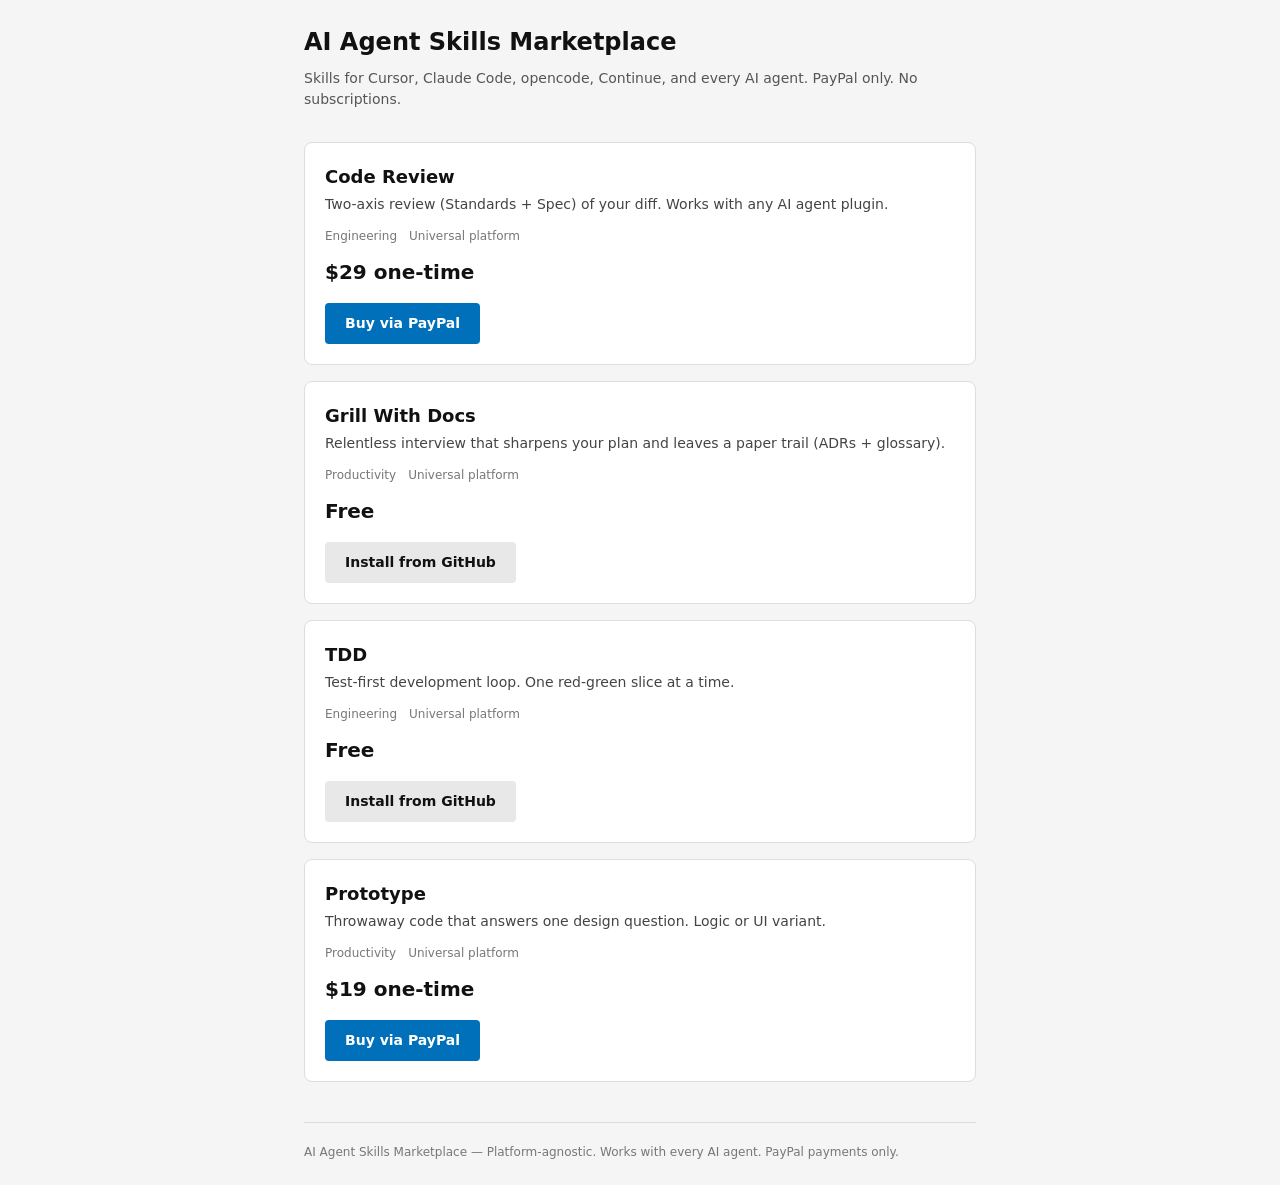
==== index.html @ 0077a8aa "MVP: AI Agent Skills Marketplace - static HTML/JS + PayPal buttons - index.html: landing + skill dir" ====
<!DOCTYPE html>
<html lang="en">
<head>
<meta charset="UTF-8">
<meta name="viewport" content="width=device-width, initial-scale=1.0">
<title>AI Agent Skills Marketplace</title>
<style>
* { box-sizing: border-box; margin: 0; padding: 0; }
body { font-family: system-ui, -apple-system, sans-serif; background: #f5f5f5; color: #111; line-height: 1.5; }
.container { max-width: 720px; margin: 0 auto; padding: 24px; }
header { margin-bottom: 32px; }
h1 { font-size: 24px; font-weight: 600; margin-bottom: 8px; }
p.sub { color: #555; font-size: 14px; }
.skills-grid { display: grid; grid-template-columns: 1fr; gap: 16px; margin-bottom: 32px; }
.skill-card { background: #fff; border: 1px solid #ddd; border-radius: 8px; padding: 20px; }
.skill-card h3 { font-size: 18px; margin-bottom: 4px; }
.skill-card p.desc { font-size: 14px; color: #444; margin-bottom: 12px; }
.skill-card .meta { font-size: 12px; color: #777; margin-bottom: 12px; display: flex; gap: 12px; }
.skill-card .price { font-size: 20px; font-weight: 700; margin-bottom: 16px; }
.paypal-btn { display: inline-block; background: #0070ba; color: #fff; padding: 10px 20px; border-radius: 4px; text-decoration: none; font-weight: 600; font-size: 14px; }
.paypal-btn:hover { background: #005ea5; }
.free-btn { display: inline-block; background: #e8e8e8; color: #111; padding: 10px 20px; border-radius: 4px; text-decoration: none; font-weight: 600; font-size: 14px; }
.free-btn:hover { background: #d8d8d8; }
footer { margin-top: 40px; padding-top: 20px; border-top: 1px solid #ddd; font-size: 12px; color: #777; }
</style>
</head>
<body>
<div class="container">
<header>
<h1>AI Agent Skills Marketplace</h1>
<p class="sub">Skills for Cursor, Claude Code, opencode, Continue, and every AI agent. PayPal only. No subscriptions.</p>
</header>

<div class="skills-grid">
<div class="skill-card">
<h3>Code Review</h3>
<p class="desc">Two-axis review (Standards + Spec) of your diff. Works with any AI agent plugin.</p>
<div class="meta"><span>Engineering</span><span>Universal platform</span></div>
<div class="price">$29 one-time</div>
<a href="https://paypal.me/yourname/29" class="paypal-btn" target="_blank">Buy via PayPal</a>
</div>

<div class="skill-card">
<h3>Grill With Docs</h3>
<p class="desc">Relentless interview that sharpens your plan and leaves a paper trail (ADRs + glossary).</p>
<div class="meta"><span>Productivity</span><span>Universal platform</span></div>
<div class="price">Free</div>
<a href="https://github.com/mattpocock/skills/tree/main/skills/engineering/grill-with-docs" class="free-btn" target="_blank">Install from GitHub</a>
</div>

<div class="skill-card">
<h3>TDD</h3>
<p class="desc">Test-first development loop. One red-green slice at a time.</p>
<div class="meta"><span>Engineering</span><span>Universal platform</span></div>
<div class="price">Free</div>
<a href="https://github.com/mattpocock/skills/tree/main/skills/engineering/tdd" class="free-btn" target="_blank">Install from GitHub</a>
</div>

<div class="skill-card">
<h3>Prototype</h3>
<p class="desc">Throwaway code that answers one design question. Logic or UI variant.</p>
<div class="meta"><span>Productivity</span><span>Universal platform</span></div>
<div class="price">$19 one-time</div>
<a href="https://paypal.me/yourname/19" class="paypal-btn" target="_blank">Buy via PayPal</a>
</div>
</div>

<footer>
<p>AI Agent Skills Marketplace &mdash; Platform-agnostic. Works with every AI agent. PayPal payments only.</p>
</footer>
</div>
</body>
</html>
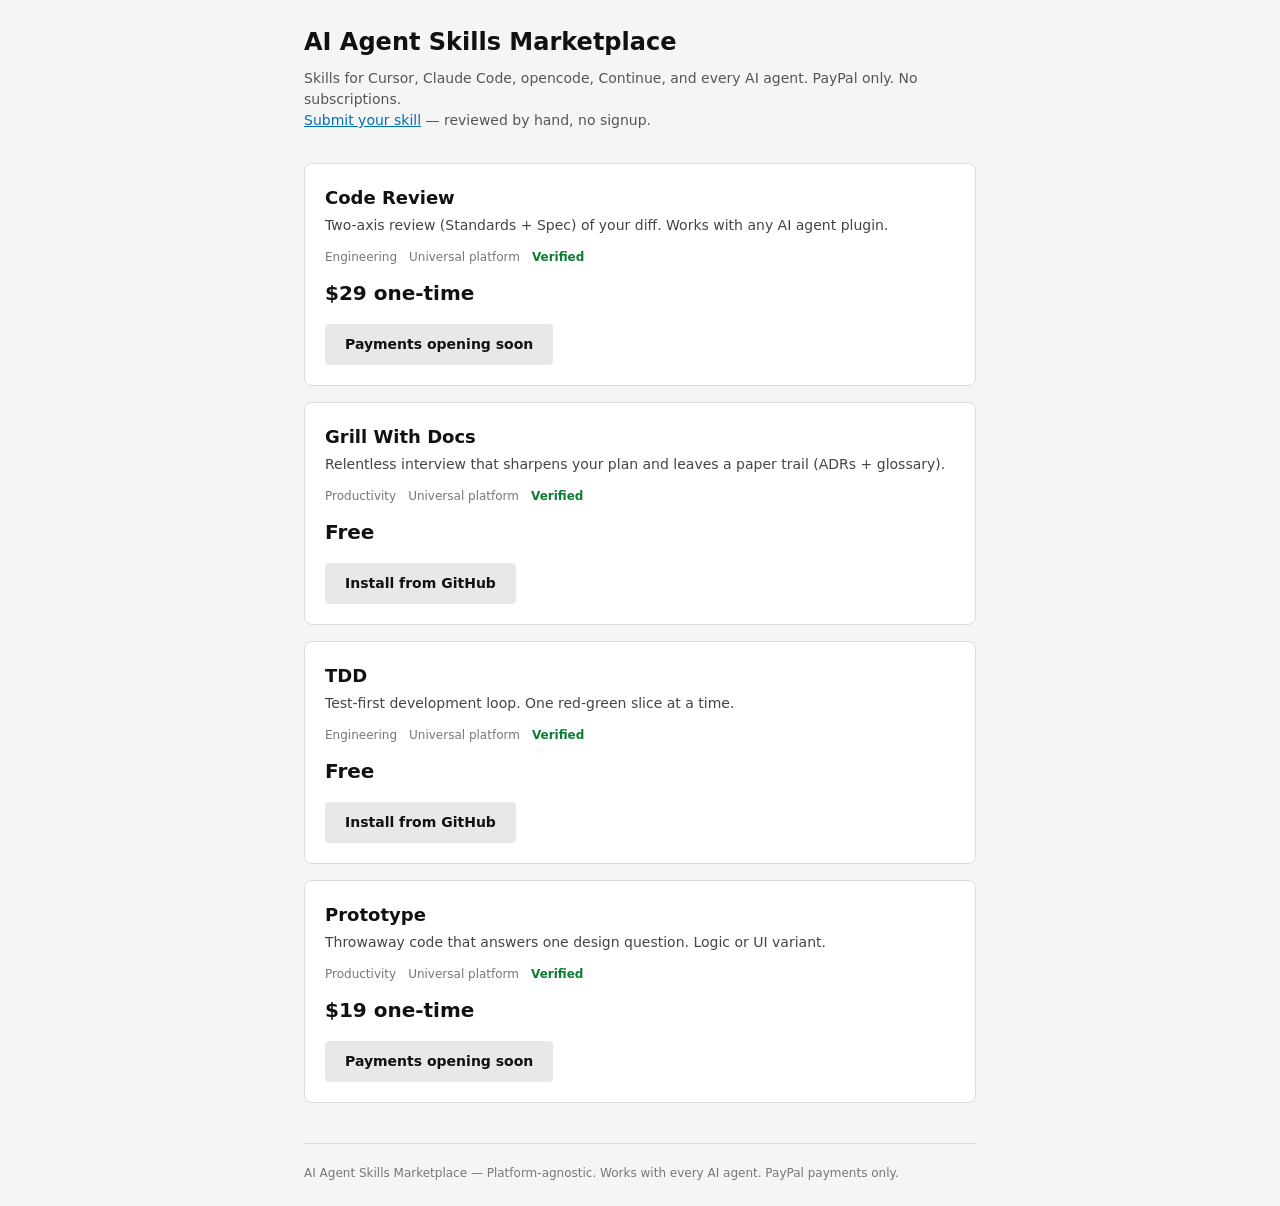
==== commit 8e6737f4: "Wire marketplace to skills.json and close ticket 002/003 gaps - index.html renders from skills.json " ====
--- a/index.html
+++ b/index.html
@@ -11,12 +11,17 @@
 header { margin-bottom: 32px; }
 h1 { font-size: 24px; font-weight: 600; margin-bottom: 8px; }
 p.sub { color: #555; font-size: 14px; }
+p.sub a { color: #0070ba; }
 .skills-grid { display: grid; grid-template-columns: 1fr; gap: 16px; margin-bottom: 32px; }
 .skill-card { background: #fff; border: 1px solid #ddd; border-radius: 8px; padding: 20px; }
 .skill-card h3 { font-size: 18px; margin-bottom: 4px; }
+.skill-card h3 a { color: #111; text-decoration: none; }
+.skill-card h3 a:hover { text-decoration: underline; }
 .skill-card p.desc { font-size: 14px; color: #444; margin-bottom: 12px; }
 .skill-card .meta { font-size: 12px; color: #777; margin-bottom: 12px; display: flex; gap: 12px; }
+.skill-card .meta .verified { color: #0a7d33; font-weight: 600; }
 .skill-card .price { font-size: 20px; font-weight: 700; margin-bottom: 16px; }
+#load-error { font-size: 14px; color: #b00020; }
 .paypal-btn { display: inline-block; background: #0070ba; color: #fff; padding: 10px 20px; border-radius: 4px; text-decoration: none; font-weight: 600; font-size: 14px; }
 .paypal-btn:hover { background: #005ea5; }
 .free-btn { display: inline-block; background: #e8e8e8; color: #111; padding: 10px 20px; border-radius: 4px; text-decoration: none; font-weight: 600; font-size: 14px; }
@@ -29,45 +34,112 @@
 <header>
 <h1>AI Agent Skills Marketplace</h1>
 <p class="sub">Skills for Cursor, Claude Code, opencode, Continue, and every AI agent. PayPal only. No subscriptions.</p>
+<p class="sub"><a href="submit.html">Submit your skill</a> &mdash; reviewed by hand, no signup.</p>
 </header>
 
-<div class="skills-grid">
-<div class="skill-card">
-<h3>Code Review</h3>
-<p class="desc">Two-axis review (Standards + Spec) of your diff. Works with any AI agent plugin.</p>
-<div class="meta"><span>Engineering</span><span>Universal platform</span></div>
-<div class="price">$29 one-time</div>
-<a href="https://paypal.me/yourname/29" class="paypal-btn" target="_blank">Buy via PayPal</a>
-</div>
-
-<div class="skill-card">
-<h3>Grill With Docs</h3>
-<p class="desc">Relentless interview that sharpens your plan and leaves a paper trail (ADRs + glossary).</p>
-<div class="meta"><span>Productivity</span><span>Universal platform</span></div>
-<div class="price">Free</div>
-<a href="https://github.com/mattpocock/skills/tree/main/skills/engineering/grill-with-docs" class="free-btn" target="_blank">Install from GitHub</a>
-</div>
-
-<div class="skill-card">
-<h3>TDD</h3>
-<p class="desc">Test-first development loop. One red-green slice at a time.</p>
-<div class="meta"><span>Engineering</span><span>Universal platform</span></div>
-<div class="price">Free</div>
-<a href="https://github.com/mattpocock/skills/tree/main/skills/engineering/tdd" class="free-btn" target="_blank">Install from GitHub</a>
-</div>
-
-<div class="skill-card">
-<h3>Prototype</h3>
-<p class="desc">Throwaway code that answers one design question. Logic or UI variant.</p>
-<div class="meta"><span>Productivity</span><span>Universal platform</span></div>
-<div class="price">$19 one-time</div>
-<a href="https://paypal.me/yourname/19" class="paypal-btn" target="_blank">Buy via PayPal</a>
-</div>
-</div>
+<div class="skills-grid" id="skills-grid"></div>
+<p id="load-error" hidden>Could not load skills.json. Run a local server from this folder, for example: <code>python -m http.server</code></p>
 
 <footer>
 <p>AI Agent Skills Marketplace &mdash; Platform-agnostic. Works with every AI agent. PayPal payments only.</p>
 </footer>
 </div>
+<script>
+function priceLabel(skill) {
+  if (skill.free || !skill.price) return 'Free';
+  return '$' + skill.price + ' one-time';
+}
+
+function paypalReady(data) {
+  var base = data.paypalBase || '';
+  if (base.indexOf('yourname') !== -1) return false;
+  return /^https:\/\/paypal\.me\/[A-Za-z0-9][A-Za-z0-9_.-]*$/.test(base);
+}
+
+function paypalUrl(data, skill) {
+  return (data.paypalBase || '') + '/' + skill.price;
+}
+
+function actionFor(data, skill) {
+  if (skill.free && skill.github) {
+    return { href: skill.github, cls: 'free-btn', label: 'Install from GitHub' };
+  }
+  if (!paypalReady(data)) {
+    return { href: null, cls: 'free-btn', label: 'Payments opening soon' };
+  }
+  return { href: paypalUrl(data, skill), cls: 'paypal-btn', label: 'Buy via PayPal' };
+}
+
+function renderSkills(data) {
+  var skills = data.skills || [];
+  var grid = document.getElementById('skills-grid');
+  grid.innerHTML = '';
+  skills.forEach(function (skill) {
+    var card = document.createElement('div');
+    card.className = 'skill-card';
+
+    var h3 = document.createElement('h3');
+    var link = document.createElement('a');
+    link.href = 'skill-page.html?id=' + encodeURIComponent(skill.id);
+    link.textContent = skill.name;
+    h3.appendChild(link);
+
+    var desc = document.createElement('p');
+    desc.className = 'desc';
+    desc.textContent = skill.desc;
+
+    var meta = document.createElement('div');
+    meta.className = 'meta';
+    [skill.category, skill.platform].forEach(function (text) {
+      var span = document.createElement('span');
+      span.textContent = text;
+      meta.appendChild(span);
+    });
+    if (skill.verified) {
+      var badge = document.createElement('span');
+      badge.className = 'verified';
+      badge.textContent = 'Verified';
+      meta.appendChild(badge);
+    }
+
+    var price = document.createElement('div');
+    price.className = 'price';
+    price.textContent = priceLabel(skill);
+
+    var action = actionFor(data, skill);
+    var btn = document.createElement('a');
+    btn.className = action.cls;
+    if (action.href) {
+      btn.href = action.href;
+      btn.target = '_blank';
+      btn.rel = 'noopener';
+    } else {
+      btn.href = '#';
+      btn.setAttribute('aria-disabled', 'true');
+    }
+    btn.textContent = action.label;
+
+    card.appendChild(h3);
+    card.appendChild(desc);
+    card.appendChild(meta);
+    card.appendChild(price);
+    card.appendChild(btn);
+    grid.appendChild(card);
+  });
+}
+
+fetch('skills.json')
+  .then(function (response) {
+    if (!response.ok) throw new Error('HTTP ' + response.status);
+    return response.json();
+  })
+  .then(function (data) {
+    renderSkills(data);
+  })
+  .catch(function (err) {
+    document.getElementById('load-error').hidden = false;
+    console.error(err);
+  });
+</script>
 </body>
 </html>
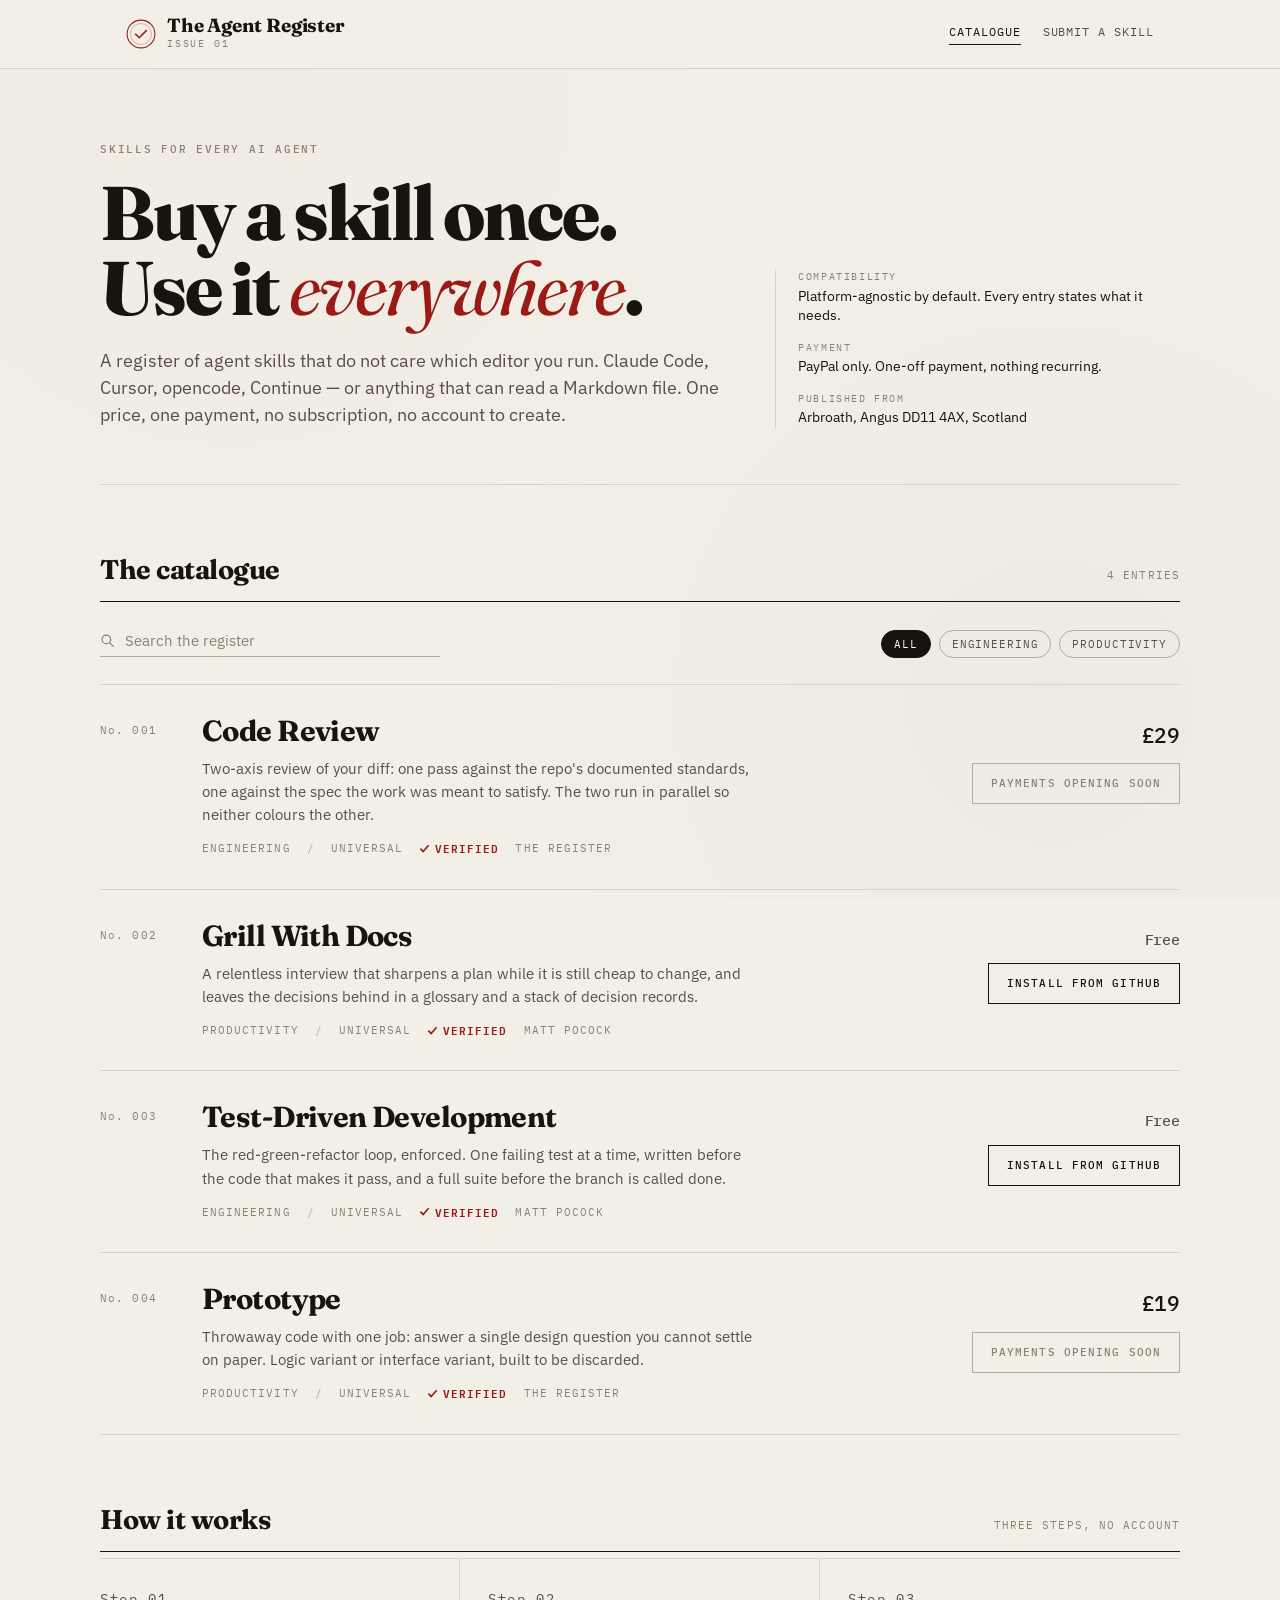
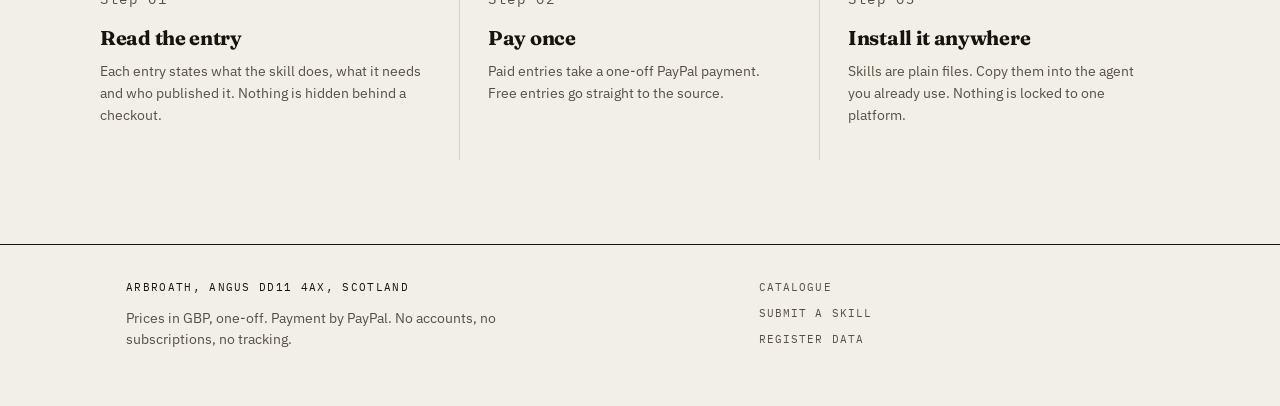
==== commit a22bbb11: "Redesign as The Agent Register and fix locale to en-GB / GBP The first build was system fonts, grey " ====
--- a/index.html
+++ b/index.html
@@ -1,131 +1,260 @@
 <!DOCTYPE html>
-<html lang="en">
+<html lang="en-GB">
 <head>
 <meta charset="UTF-8">
 <meta name="viewport" content="width=device-width, initial-scale=1.0">
-<title>AI Agent Skills Marketplace</title>
-<style>
-* { box-sizing: border-box; margin: 0; padding: 0; }
-body { font-family: system-ui, -apple-system, sans-serif; background: #f5f5f5; color: #111; line-height: 1.5; }
-.container { max-width: 720px; margin: 0 auto; padding: 24px; }
-header { margin-bottom: 32px; }
-h1 { font-size: 24px; font-weight: 600; margin-bottom: 8px; }
-p.sub { color: #555; font-size: 14px; }
-p.sub a { color: #0070ba; }
-.skills-grid { display: grid; grid-template-columns: 1fr; gap: 16px; margin-bottom: 32px; }
-.skill-card { background: #fff; border: 1px solid #ddd; border-radius: 8px; padding: 20px; }
-.skill-card h3 { font-size: 18px; margin-bottom: 4px; }
-.skill-card h3 a { color: #111; text-decoration: none; }
-.skill-card h3 a:hover { text-decoration: underline; }
-.skill-card p.desc { font-size: 14px; color: #444; margin-bottom: 12px; }
-.skill-card .meta { font-size: 12px; color: #777; margin-bottom: 12px; display: flex; gap: 12px; }
-.skill-card .meta .verified { color: #0a7d33; font-weight: 600; }
-.skill-card .price { font-size: 20px; font-weight: 700; margin-bottom: 16px; }
-#load-error { font-size: 14px; color: #b00020; }
-.paypal-btn { display: inline-block; background: #0070ba; color: #fff; padding: 10px 20px; border-radius: 4px; text-decoration: none; font-weight: 600; font-size: 14px; }
-.paypal-btn:hover { background: #005ea5; }
-.free-btn { display: inline-block; background: #e8e8e8; color: #111; padding: 10px 20px; border-radius: 4px; text-decoration: none; font-weight: 600; font-size: 14px; }
-.free-btn:hover { background: #d8d8d8; }
-footer { margin-top: 40px; padding-top: 20px; border-top: 1px solid #ddd; font-size: 12px; color: #777; }
-</style>
+<title>The Agent Register &mdash; AI agent skills that fit every platform</title>
+<meta name="description" content="A register of AI agent skills that run on any platform. Buy once, install anywhere. Payment by PayPal, prices in GBP.">
+<link rel="preconnect" href="https://fonts.googleapis.com">
+<link rel="preconnect" href="https://fonts.gstatic.com" crossorigin>
+<link rel="stylesheet" href="https://fonts.googleapis.com/css2?family=Fraunces:ital,opsz,wght@0,9..144,400..800;1,9..144,400..800&family=IBM+Plex+Mono:wght@400;500&family=IBM+Plex+Sans:wght@400;500&display=swap">
+<link rel="stylesheet" href="styles.css">
 </head>
 <body>
-<div class="container">
-<header>
-<h1>AI Agent Skills Marketplace</h1>
-<p class="sub">Skills for Cursor, Claude Code, opencode, Continue, and every AI agent. PayPal only. No subscriptions.</p>
-<p class="sub"><a href="submit.html">Submit your skill</a> &mdash; reviewed by hand, no signup.</p>
+
+<header class="masthead">
+  <div class="wrap masthead-inner">
+    <a class="wordmark" href="index.html">
+      <svg class="wordmark-mark" viewBox="0 0 40 40" aria-hidden="true">
+        <circle cx="20" cy="20" r="18.5" fill="none" stroke="#9a1b16" stroke-width="1.4"/>
+        <circle cx="20" cy="20" r="14" fill="none" stroke="#9a1b16" stroke-width="0.7" opacity="0.55"/>
+        <path d="M13 20.4l4.6 4.6L27 15.6" fill="none" stroke="#9a1b16" stroke-width="2.1" stroke-linecap="square"/>
+      </svg>
+      <span>
+        <span class="wordmark-text">The Agent Register</span>
+        <span class="wordmark-sub" id="wordmark-issue">Issue 01</span>
+      </span>
+    </a>
+    <nav class="nav" aria-label="Primary">
+      <a href="index.html" aria-current="page">Catalogue</a>
+      <a href="submit.html">Submit a skill</a>
+    </nav>
+  </div>
 </header>
 
-<div class="skills-grid" id="skills-grid"></div>
-<p id="load-error" hidden>Could not load skills.json. Run a local server from this folder, for example: <code>python -m http.server</code></p>
-
-<footer>
-<p>AI Agent Skills Marketplace &mdash; Platform-agnostic. Works with every AI agent. PayPal payments only.</p>
+<main>
+  <section class="wrap hero">
+    <div>
+      <p class="eyebrow" style="margin-bottom:18px">Skills for every AI agent</p>
+      <h1>Buy a skill once.<br>Use it <em>everywhere</em>.</h1>
+      <p class="lede">A register of agent skills that do not care which editor you run.
+        Claude Code, Cursor, opencode, Continue &mdash; or anything that can read a Markdown file.
+        One price, one payment, no subscription, no account to create.</p>
+    </div>
+    <dl class="hero-facts">
+      <div class="fact">
+        <dt>Compatibility</dt>
+        <dd>Platform-agnostic by default. Every entry states what it needs.</dd>
+      </div>
+      <div class="fact">
+        <dt>Payment</dt>
+        <dd>PayPal only. One-off payment, nothing recurring.</dd>
+      </div>
+      <div class="fact">
+        <dt>Published from</dt>
+        <dd id="hero-place">Arbroath, Angus DD11 4AX, Scotland</dd>
+      </div>
+    </dl>
+  </section>
+
+  <section class="wrap section" aria-labelledby="catalogue-heading">
+    <div class="section-head">
+      <h2 id="catalogue-heading">The catalogue</h2>
+      <p class="section-note" id="catalogue-count">Four entries</p>
+    </div>
+
+    <div class="controls">
+      <label class="search" for="search">
+        <svg class="search-mark" viewBox="0 0 16 16" aria-hidden="true">
+          <circle cx="6.8" cy="6.8" r="4.6" fill="none" stroke="currentColor" stroke-width="1.3"/>
+          <path d="M10.4 10.4L14.2 14.2" fill="none" stroke="currentColor" stroke-width="1.3" stroke-linecap="round"/>
+        </svg>
+        <input type="search" id="search" placeholder="Search the register" autocomplete="off">
+      </label>
+      <div class="filters" id="filters" role="group" aria-label="Filter by category"></div>
+    </div>
+
+    <div id="catalogue" class="catalogue"></div>
+    <p class="empty" id="empty" hidden>No entries match that.</p>
+    <p class="load-error" id="load-error" hidden>Could not load the register.
+      Run a local server from this folder, for example: <code>python -m http.server</code></p>
+  </section>
+
+  <section class="wrap section" aria-labelledby="how-heading">
+    <div class="section-head">
+      <h2 id="how-heading">How it works</h2>
+      <p class="section-note">Three steps, no account</p>
+    </div>
+    <div class="steps">
+      <div class="step">
+        <p class="step-n">Step 01</p>
+        <h3>Read the entry</h3>
+        <p>Each entry states what the skill does, what it needs and who published it. Nothing is hidden behind a checkout.</p>
+      </div>
+      <div class="step">
+        <p class="step-n">Step 02</p>
+        <h3>Pay once</h3>
+        <p>Paid entries take a one-off PayPal payment. Free entries go straight to the source.</p>
+      </div>
+      <div class="step">
+        <p class="step-n">Step 03</p>
+        <h3>Install it anywhere</h3>
+        <p>Skills are plain files. Copy them into the agent you already use. Nothing is locked to one platform.</p>
+      </div>
+    </div>
+  </section>
+</main>
+
+<footer class="colophon">
+  <div class="wrap colophon-grid">
+    <div>
+      <p class="place" id="colophon-place">Arbroath, Angus DD11 4AX, Scotland</p>
+      <p id="colophon-note">Prices in GBP, one-off. Payment by PayPal. No accounts, no subscriptions, no tracking.</p>
+    </div>
+    <div class="colophon-links">
+      <a href="index.html">Catalogue</a>
+      <a href="submit.html">Submit a skill</a>
+      <a href="skills.json">Register data</a>
+    </div>
+  </div>
 </footer>
-</div>
+
 <script>
-function priceLabel(skill) {
-  if (skill.free || !skill.price) return 'Free';
-  return '$' + skill.price + ' one-time';
-}
-
-function paypalReady(data) {
-  var base = data.paypalBase || '';
+function formatPrice(value, config) {
+  if (!value) return 'Free';
+  return new Intl.NumberFormat(config.locale, {
+    style: 'currency',
+    currency: config.currency,
+    minimumFractionDigits: 0,
+    maximumFractionDigits: 2
+  }).format(value);
+}
+
+function paypalReady(config) {
+  var base = config.paypalBase || '';
   if (base.indexOf('yourname') !== -1) return false;
   return /^https:\/\/paypal\.me\/[A-Za-z0-9][A-Za-z0-9_.-]*$/.test(base);
 }
 
-function paypalUrl(data, skill) {
-  return (data.paypalBase || '') + '/' + skill.price;
-}
-
-function actionFor(data, skill) {
+function buildEntry(skill, config) {
+  var entry = document.createElement('article');
+  entry.className = 'entry';
+  entry.setAttribute('data-skill-id', skill.id);
+
+  var no = document.createElement('p');
+  no.className = 'entry-no';
+  no.textContent = 'No. ' + skill.no;
+
+  var body = document.createElement('div');
+  body.className = 'entry-body';
+
+  var name = document.createElement('h3');
+  name.className = 'entry-name';
+  var nameLink = document.createElement('a');
+  nameLink.href = 'skill-page.html?id=' + encodeURIComponent(skill.id);
+  nameLink.textContent = skill.name;
+  name.appendChild(nameLink);
+
+  var desc = document.createElement('p');
+  desc.className = 'entry-desc';
+  desc.textContent = skill.desc;
+
+  var meta = document.createElement('p');
+  meta.className = 'entry-meta';
+  [skill.category, skill.platform].forEach(function (text) {
+    var span = document.createElement('span');
+    span.textContent = text;
+    meta.appendChild(span);
+    var sep = document.createElement('span');
+    sep.className = 'sep';
+    sep.textContent = '/';
+    meta.appendChild(sep);
+  });
+  meta.removeChild(meta.lastChild);
+  if (skill.verified) {
+    var badge = document.createElement('span');
+    badge.className = 'verified';
+    var mark = document.createElementNS('http://www.w3.org/2000/svg', 'svg');
+    mark.setAttribute('class', 'verified-mark');
+    mark.setAttribute('viewBox', '0 0 12 12');
+    mark.setAttribute('aria-hidden', 'true');
+    var tick = document.createElementNS('http://www.w3.org/2000/svg', 'path');
+    tick.setAttribute('d', 'M1.5 6.2l3 3L10.5 2.5');
+    tick.setAttribute('fill', 'none');
+    tick.setAttribute('stroke', 'currentColor');
+    tick.setAttribute('stroke-width', '1.8');
+    mark.appendChild(tick);
+    badge.appendChild(mark);
+    badge.appendChild(document.createTextNode('Verified'));
+    meta.appendChild(badge);
+  }
+  if (skill.publisher) {
+    var pub = document.createElement('span');
+    pub.textContent = skill.publisher;
+    meta.appendChild(pub);
+  }
+
+  body.appendChild(name);
+  body.appendChild(desc);
+  body.appendChild(meta);
+
+  var buy = document.createElement('div');
+  buy.className = 'entry-buy';
+
+  var price = document.createElement('p');
+  price.className = skill.free || !skill.price ? 'price price-free' : 'price';
+  price.textContent = formatPrice(skill.free ? 0 : skill.price, config);
+  buy.appendChild(price);
+
+  var btn = document.createElement('a');
+  btn.className = 'btn';
   if (skill.free && skill.github) {
-    return { href: skill.github, cls: 'free-btn', label: 'Install from GitHub' };
+    btn.textContent = 'Install from GitHub';
+    btn.href = skill.github;
+    btn.target = '_blank';
+    btn.rel = 'noopener';
+  } else if (!paypalReady(config)) {
+    btn.className = 'btn';
+    btn.setAttribute('aria-disabled', 'true');
+    btn.href = '#';
+    btn.textContent = 'Payments opening soon';
+  } else {
+    btn.className = 'btn btn-paypal';
+    btn.href = (config.paypalBase || '') + '/' + skill.price;
+    btn.target = '_blank';
+    btn.rel = 'noopener';
+    btn.textContent = 'Buy via PayPal';
   }
-  if (!paypalReady(data)) {
-    return { href: null, cls: 'free-btn', label: 'Payments opening soon' };
+  buy.appendChild(btn);
+
+  entry.appendChild(no);
+  entry.appendChild(body);
+  entry.appendChild(buy);
+  return entry;
+}
+
+function matches(skill, query, category) {
+  if (category !== 'All' && skill.category !== category) return false;
+  if (!query) return true;
+  var haystack = [skill.name, skill.desc, skill.category, skill.platform, skill.publisher]
+    .join(' ')
+    .toLowerCase();
+  return haystack.indexOf(query) !== -1;
+}
+
+function applyLocale(config) {
+  document.documentElement.lang = config.locale;
+  var place = document.getElementById('hero-place');
+  if (place) place.textContent = config.place;
+  var colophonPlace = document.getElementById('colophon-place');
+  if (colophonPlace) colophonPlace.textContent = config.place;
+  var note = document.getElementById('colophon-note');
+  if (note) {
+    note.textContent = 'Prices in ' + config.currency + ', one-off. Payment by PayPal. ' +
+      'No accounts, no subscriptions, no tracking.';
   }
-  return { href: paypalUrl(data, skill), cls: 'paypal-btn', label: 'Buy via PayPal' };
-}
-
-function renderSkills(data) {
-  var skills = data.skills || [];
-  var grid = document.getElementById('skills-grid');
-  grid.innerHTML = '';
-  skills.forEach(function (skill) {
-    var card = document.createElement('div');
-    card.className = 'skill-card';
-
-    var h3 = document.createElement('h3');
-    var link = document.createElement('a');
-    link.href = 'skill-page.html?id=' + encodeURIComponent(skill.id);
-    link.textContent = skill.name;
-    h3.appendChild(link);
-
-    var desc = document.createElement('p');
-    desc.className = 'desc';
-    desc.textContent = skill.desc;
-
-    var meta = document.createElement('div');
-    meta.className = 'meta';
-    [skill.category, skill.platform].forEach(function (text) {
-      var span = document.createElement('span');
-      span.textContent = text;
-      meta.appendChild(span);
-    });
-    if (skill.verified) {
-      var badge = document.createElement('span');
-      badge.className = 'verified';
-      badge.textContent = 'Verified';
-      meta.appendChild(badge);
-    }
-
-    var price = document.createElement('div');
-    price.className = 'price';
-    price.textContent = priceLabel(skill);
-
-    var action = actionFor(data, skill);
-    var btn = document.createElement('a');
-    btn.className = action.cls;
-    if (action.href) {
-      btn.href = action.href;
-      btn.target = '_blank';
-      btn.rel = 'noopener';
-    } else {
-      btn.href = '#';
-      btn.setAttribute('aria-disabled', 'true');
-    }
-    btn.textContent = action.label;
-
-    card.appendChild(h3);
-    card.appendChild(desc);
-    card.appendChild(meta);
-    card.appendChild(price);
-    card.appendChild(btn);
-    grid.appendChild(card);
-  });
+  var issue = document.getElementById('wordmark-issue');
+  if (issue && config.issue) issue.textContent = config.issue;
 }
 
 fetch('skills.json')
@@ -134,7 +263,58 @@
     return response.json();
   })
   .then(function (data) {
-    renderSkills(data);
+    var config = data.marketplace;
+    var skills = data.skills || [];
+    applyLocale(config);
+
+    var catalogue = document.getElementById('catalogue');
+    var empty = document.getElementById('empty');
+    var count = document.getElementById('catalogue-count');
+    var filters = document.getElementById('filters');
+    var search = document.getElementById('search');
+
+    var categories = ['All'];
+    skills.forEach(function (skill) {
+      if (categories.indexOf(skill.category) === -1) categories.push(skill.category);
+    });
+
+    var activeCategory = 'All';
+
+    categories.forEach(function (category) {
+      var button = document.createElement('button');
+      button.type = 'button';
+      button.className = 'filter';
+      button.textContent = category;
+      button.setAttribute('data-category', category);
+      button.setAttribute('aria-pressed', category === 'All' ? 'true' : 'false');
+      button.addEventListener('click', function () {
+        activeCategory = category;
+        var buttons = filters.querySelectorAll('.filter');
+        for (var i = 0; i < buttons.length; i++) {
+          buttons[i].setAttribute('aria-pressed', buttons[i].getAttribute('data-category') === category ? 'true' : 'false');
+        }
+        render();
+      });
+      filters.appendChild(button);
+    });
+
+    function render() {
+      var query = (search.value || '').trim().toLowerCase();
+      var shown = 0;
+      catalogue.innerHTML = '';
+      skills.forEach(function (skill) {
+        if (!matches(skill, query, activeCategory)) return;
+        catalogue.appendChild(buildEntry(skill, config));
+        shown++;
+      });
+      empty.hidden = shown !== 0;
+      count.textContent = shown === skills.length
+        ? skills.length + ' entries'
+        : shown + ' of ' + skills.length + ' entries';
+    }
+
+    search.addEventListener('input', render);
+    render();
   })
   .catch(function (err) {
     document.getElementById('load-error').hidden = false;
@@ -142,4 +322,4 @@
   });
 </script>
 </body>
-</html>+</html>
--- a/styles.css
+++ b/styles.css
@@ -0,0 +1,810 @@
+:root {
+  --paper: #f2efe7;
+  --paper-raised: #fbfaf6;
+  --ink: #17140f;
+  --ink-2: #574f43;
+  --ink-3: #8b8172;
+  --rule: #d9d2c3;
+  --rule-strong: #b4aa97;
+  --seal: #9a1b16;
+  --seal-2: #781310;
+  --seal-wash: rgba(154, 27, 22, 0.07);
+  --serif: "Fraunces", "Iowan Old Style", Georgia, "Times New Roman", serif;
+  --sans: "IBM Plex Sans", system-ui, -apple-system, sans-serif;
+  --mono: "IBM Plex Mono", ui-monospace, "Cascadia Mono", Consolas, monospace;
+  --wrap: 1080px;
+  --gutter: 26px;
+  --ease: cubic-bezier(0.2, 0.7, 0.3, 1);
+}
+
+* { box-sizing: border-box; margin: 0; padding: 0; }
+
+html { -webkit-text-size-adjust: 100%; }
+
+body {
+  font-family: var(--sans);
+  background: var(--paper);
+  color: var(--ink);
+  line-height: 1.55;
+  font-size: 16px;
+  -webkit-font-smoothing: antialiased;
+}
+
+/* Paper grain — a single fixed layer, no images. */
+body::before {
+  content: "";
+  position: fixed;
+  inset: 0;
+  pointer-events: none;
+  z-index: 0;
+  opacity: 0.5;
+  background:
+    radial-gradient(circle at 18% 12%, rgba(154, 27, 22, 0.035), transparent 42%),
+    radial-gradient(circle at 82% 78%, rgba(23, 20, 15, 0.04), transparent 46%);
+}
+
+.wrap {
+  position: relative;
+  z-index: 1;
+  max-width: var(--wrap);
+  margin: 0 auto;
+  padding: 0 var(--gutter);
+}
+
+a { color: var(--seal); }
+a:hover { color: var(--seal-2); }
+
+::selection { background: var(--seal); color: var(--paper-raised); }
+
+:focus-visible {
+  outline: 2px solid var(--seal);
+  outline-offset: 3px;
+}
+
+/* ---------- Type primitives ---------- */
+
+.eyebrow {
+  font-family: var(--mono);
+  font-size: 11px;
+  font-weight: 500;
+  letter-spacing: 0.16em;
+  text-transform: uppercase;
+  color: var(--ink-3);
+}
+
+.serif {
+  font-family: var(--serif);
+  font-variation-settings: "SOFT" 0, "WONK" 1;
+  font-optical-sizing: auto;
+  letter-spacing: -0.015em;
+}
+
+.lede {
+  font-size: 18px;
+  line-height: 1.5;
+  color: var(--ink-2);
+  max-width: 58ch;
+}
+
+/* ---------- Masthead ---------- */
+
+.masthead {
+  border-bottom: 1px solid var(--rule);
+  background: var(--paper);
+  position: sticky;
+  top: 0;
+  z-index: 20;
+  backdrop-filter: saturate(140%) blur(6px);
+}
+
+.masthead-inner {
+  display: flex;
+  align-items: center;
+  justify-content: space-between;
+  gap: 20px;
+  min-height: 68px;
+  flex-wrap: wrap;
+}
+
+.wordmark {
+  display: flex;
+  align-items: center;
+  gap: 11px;
+  text-decoration: none;
+  color: var(--ink);
+}
+
+.wordmark:hover { color: var(--ink); }
+
+.wordmark-mark {
+  width: 30px;
+  height: 30px;
+  flex: none;
+  display: block;
+}
+
+.wordmark-text {
+  font-family: var(--serif);
+  font-variation-settings: "SOFT" 0, "WONK" 1;
+  font-weight: 700;
+  font-size: 19px;
+  letter-spacing: -0.01em;
+  line-height: 1.05;
+  display: block;
+}
+
+.wordmark-sub {
+  font-family: var(--mono);
+  font-size: 10px;
+  letter-spacing: 0.18em;
+  text-transform: uppercase;
+  color: var(--ink-3);
+  display: block;
+}
+
+.nav {
+  display: flex;
+  align-items: center;
+  gap: 22px;
+  font-family: var(--mono);
+  font-size: 12px;
+  letter-spacing: 0.08em;
+  text-transform: uppercase;
+}
+
+.nav a {
+  color: var(--ink-2);
+  text-decoration: none;
+  padding-bottom: 2px;
+  border-bottom: 1px solid transparent;
+}
+
+.nav a:hover { color: var(--seal); border-bottom-color: var(--seal); }
+.nav a[aria-current="page"] { color: var(--ink); border-bottom-color: var(--ink); }
+
+/* ---------- Hero ---------- */
+
+.hero {
+  padding: 72px 0 56px;
+  border-bottom: 1px solid var(--rule);
+  display: grid;
+  grid-template-columns: minmax(0, 1.55fr) minmax(0, 1fr);
+  gap: 48px;
+  align-items: end;
+}
+
+.hero h1 {
+  font-family: var(--serif);
+  font-variation-settings: "SOFT" 0, "WONK" 1;
+  font-weight: 800;
+  font-size: clamp(40px, 6.4vw, 76px);
+  line-height: 0.98;
+  letter-spacing: -0.028em;
+  margin-bottom: 22px;
+}
+
+.hero h1 em {
+  font-style: italic;
+  font-weight: 400;
+  color: var(--seal);
+}
+
+.hero .lede { margin-bottom: 0; }
+
+.hero-facts {
+  border-left: 1px solid var(--rule);
+  padding-left: 22px;
+  display: grid;
+  gap: 14px;
+}
+
+.fact dt {
+  font-family: var(--mono);
+  font-size: 10px;
+  letter-spacing: 0.16em;
+  text-transform: uppercase;
+  color: var(--ink-3);
+  margin-bottom: 2px;
+}
+
+.fact dd {
+  font-size: 14px;
+  color: var(--ink);
+  line-height: 1.4;
+}
+
+/* ---------- Section headings ---------- */
+
+.section-head {
+  display: flex;
+  align-items: baseline;
+  justify-content: space-between;
+  gap: 20px;
+  flex-wrap: wrap;
+  border-bottom: 1px solid var(--ink);
+  padding-bottom: 10px;
+  margin-bottom: 6px;
+}
+
+.section-head h2 {
+  font-family: var(--serif);
+  font-variation-settings: "SOFT" 0, "WONK" 1;
+  font-weight: 700;
+  font-size: 27px;
+  letter-spacing: -0.018em;
+}
+
+.section-note {
+  font-family: var(--mono);
+  font-size: 11px;
+  letter-spacing: 0.1em;
+  text-transform: uppercase;
+  color: var(--ink-3);
+}
+
+.section { padding: 64px 0 0; }
+
+/* ---------- Controls ---------- */
+
+.controls {
+  display: flex;
+  gap: 18px;
+  align-items: center;
+  justify-content: space-between;
+  flex-wrap: wrap;
+  padding: 22px 0 26px;
+  border-bottom: 1px solid var(--rule);
+}
+
+.search {
+  flex: 1 1 260px;
+  max-width: 340px;
+  display: flex;
+  align-items: center;
+  gap: 10px;
+  border-bottom: 1px solid var(--rule-strong);
+  padding-bottom: 6px;
+}
+
+.search input {
+  flex: 1;
+  border: none;
+  background: none;
+  font-family: var(--sans);
+  font-size: 15px;
+  color: var(--ink);
+  padding: 0;
+}
+
+.search input:focus { outline: none; }
+.search input::placeholder { color: var(--ink-3); }
+
+.search-mark {
+  width: 15px;
+  height: 15px;
+  flex: none;
+  color: var(--ink-3);
+  display: block;
+}
+
+.filters {
+  display: flex;
+  gap: 8px;
+  flex-wrap: wrap;
+}
+
+.filter {
+  font-family: var(--mono);
+  font-size: 11px;
+  letter-spacing: 0.08em;
+  text-transform: uppercase;
+  padding: 6px 12px;
+  border: 1px solid var(--rule-strong);
+  border-radius: 999px;
+  background: none;
+  color: var(--ink-2);
+  cursor: pointer;
+  transition: color 0.16s var(--ease), border-color 0.16s var(--ease), background 0.16s var(--ease);
+}
+
+.filter:hover { border-color: var(--ink); color: var(--ink); }
+
+.filter[aria-pressed="true"] {
+  background: var(--ink);
+  border-color: var(--ink);
+  color: var(--paper-raised);
+}
+
+/* ---------- Catalogue entries ---------- */
+
+.entry {
+  display: grid;
+  grid-template-columns: 76px minmax(0, 1fr) 200px;
+  gap: 26px;
+  padding: 30px 0 32px;
+  border-bottom: 1px solid var(--rule);
+  position: relative;
+  animation: rise 0.5s var(--ease) both;
+}
+
+.entry::before {
+  content: "";
+  position: absolute;
+  left: 0;
+  right: 0;
+  top: -1px;
+  height: 1px;
+  background: var(--seal);
+  transform: scaleX(0);
+  transform-origin: left;
+  transition: transform 0.4s var(--ease);
+}
+
+.entry:hover::before { transform: scaleX(1); }
+
+@keyframes rise {
+  from { opacity: 0; transform: translateY(9px); }
+  to { opacity: 1; transform: none; }
+}
+
+@media (prefers-reduced-motion: reduce) {
+  .entry { animation: none; }
+  .entry::before { transition: none; }
+}
+
+.entry-no {
+  font-family: var(--mono);
+  font-size: 11px;
+  letter-spacing: 0.1em;
+  color: var(--ink-3);
+  padding-top: 7px;
+}
+
+.entry-name {
+  font-family: var(--serif);
+  font-variation-settings: "SOFT" 0, "WONK" 1;
+  font-weight: 700;
+  font-size: 29px;
+  line-height: 1.1;
+  letter-spacing: -0.02em;
+  margin-bottom: 10px;
+}
+
+.entry-name a {
+  color: var(--ink);
+  text-decoration: none;
+}
+
+.entry-name a:hover { color: var(--seal); }
+
+.entry-desc {
+  font-size: 15px;
+  color: var(--ink-2);
+  max-width: 62ch;
+  margin-bottom: 14px;
+}
+
+.entry-meta {
+  display: flex;
+  flex-wrap: wrap;
+  gap: 8px 16px;
+  font-family: var(--mono);
+  font-size: 10.5px;
+  letter-spacing: 0.1em;
+  text-transform: uppercase;
+  color: var(--ink-3);
+  align-items: center;
+}
+
+.entry-meta .sep { color: var(--rule-strong); }
+
+.verified {
+  color: var(--seal);
+  font-weight: 600;
+  display: inline-flex;
+  align-items: center;
+  gap: 5px;
+}
+
+.verified-mark { width: 11px; height: 11px; display: block; }
+
+.entry-buy {
+  display: flex;
+  flex-direction: column;
+  align-items: flex-end;
+  justify-content: flex-start;
+  gap: 12px;
+  text-align: right;
+  padding-top: 4px;
+}
+
+.price {
+  font-family: var(--mono);
+  font-size: 21px;
+  font-weight: 500;
+  letter-spacing: -0.01em;
+  color: var(--ink);
+}
+
+.price-free {
+  font-size: 15px;
+  color: var(--ink-2);
+  padding-top: 4px;
+}
+
+/* ---------- Buttons ---------- */
+
+.btn {
+  display: inline-block;
+  font-family: var(--mono);
+  font-size: 11px;
+  letter-spacing: 0.1em;
+  text-transform: uppercase;
+  font-weight: 500;
+  padding: 11px 18px;
+  border: 1px solid var(--ink);
+  text-decoration: none;
+  color: var(--ink);
+  background: none;
+  cursor: pointer;
+  transition: background 0.18s var(--ease), color 0.18s var(--ease), border-color 0.18s var(--ease);
+  white-space: nowrap;
+}
+
+.btn:hover { background: var(--ink); color: var(--paper-raised); }
+
+.btn-paypal {
+  background: var(--seal);
+  border-color: var(--seal);
+  color: var(--paper-raised);
+}
+
+.btn-paypal:hover { background: var(--seal-2); border-color: var(--seal-2); color: var(--paper-raised); }
+
+.btn[aria-disabled="true"] {
+  border-color: var(--rule-strong);
+  color: var(--ink-3);
+  cursor: default;
+  background: none;
+}
+
+.btn[aria-disabled="true"]:hover { background: none; color: var(--ink-3); }
+
+/* ---------- How it works ---------- */
+
+.steps {
+  display: grid;
+  grid-template-columns: repeat(3, minmax(0, 1fr));
+  gap: 0;
+  border-top: 1px solid var(--rule);
+}
+
+.step {
+  padding: 30px 28px 34px 0;
+  border-right: 1px solid var(--rule);
+}
+
+.step:last-child { border-right: none; }
+.step:not(:first-child) { padding-left: 28px; }
+
+.step-n {
+  font-family: var(--mono);
+  font-size: 11px;
+  color: var(--seal);
+  letter-spacing: 0.12em;
+  margin-bottom: 12px;
+}
+
+.step h3 {
+  font-family: var(--serif);
+  font-variation-settings: "SOFT" 0, "WONK" 1;
+  font-weight: 700;
+  font-size: 20px;
+  letter-spacing: -0.015em;
+  margin-bottom: 8px;
+}
+
+.step p { font-size: 14px; color: var(--ink-2); }
+
+/* ---------- Colophon ---------- */
+
+.colophon {
+  margin-top: 84px;
+  border-top: 1px solid var(--ink);
+  padding: 34px 0 56px;
+}
+
+.colophon-grid {
+  display: grid;
+  grid-template-columns: minmax(0, 1.5fr) minmax(0, 1fr);
+  gap: 40px;
+}
+
+.colophon p {
+  font-size: 13.5px;
+  color: var(--ink-2);
+  max-width: 52ch;
+}
+
+.colophon .place {
+  font-family: var(--mono);
+  font-size: 11px;
+  letter-spacing: 0.12em;
+  text-transform: uppercase;
+  color: var(--ink);
+  margin-bottom: 12px;
+}
+
+.colophon-links {
+  font-family: var(--mono);
+  font-size: 11px;
+  letter-spacing: 0.1em;
+  text-transform: uppercase;
+  display: grid;
+  gap: 9px;
+  align-content: start;
+}
+
+.colophon-links a { color: var(--ink-2); text-decoration: none; }
+.colophon-links a:hover { color: var(--seal); }
+
+/* ---------- Detail page ---------- */
+
+.entry-detail {
+  padding: 56px 0 0;
+  display: grid;
+  grid-template-columns: minmax(0, 1.6fr) minmax(0, 1fr);
+  gap: 48px;
+  align-items: start;
+}
+
+.entry-detail h1 {
+  font-family: var(--serif);
+  font-variation-settings: "SOFT" 0, "WONK" 1;
+  font-weight: 800;
+  font-size: clamp(36px, 5.4vw, 62px);
+  line-height: 1;
+  letter-spacing: -0.028em;
+  margin: 10px 0 20px;
+}
+
+.entry-detail .entry-desc { font-size: 17px; max-width: 58ch; }
+
+.buy-box {
+  border: 1px solid var(--rule-strong);
+  background: var(--paper-raised);
+  padding: 26px;
+}
+
+.buy-box .price { font-size: 34px; margin-bottom: 4px; }
+
+.buy-box-note {
+  font-family: var(--mono);
+  font-size: 10.5px;
+  letter-spacing: 0.08em;
+  text-transform: uppercase;
+  color: var(--ink-3);
+  margin-bottom: 18px;
+}
+
+.buy-box .btn { display: block; text-align: center; }
+
+.back {
+  display: inline-block;
+  margin-top: 30px;
+  font-family: var(--mono);
+  font-size: 11px;
+  letter-spacing: 0.1em;
+  text-transform: uppercase;
+  color: var(--ink-2);
+  text-decoration: none;
+}
+
+.back:hover { color: var(--seal); }
+
+/* ---------- Specification sheet ---------- */
+
+.spec {
+  margin-top: 58px;
+  border-top: 1px solid var(--ink);
+}
+
+.spec-row {
+  display: grid;
+  grid-template-columns: 200px minmax(0, 1fr);
+  gap: 24px;
+  padding: 15px 0;
+  border-bottom: 1px solid var(--rule);
+  align-items: baseline;
+}
+
+.spec-row dt {
+  font-family: var(--mono);
+  font-size: 10.5px;
+  letter-spacing: 0.12em;
+  text-transform: uppercase;
+  color: var(--ink-3);
+}
+
+.spec-row dd { font-size: 15px; color: var(--ink); }
+
+.spec-row dd .verified { font-size: 15px; }
+
+/* ---------- Install steps ---------- */
+
+.install { margin-top: 58px; }
+
+.install ol { list-style: none; counter-reset: step; }
+
+.install li {
+  counter-increment: step;
+  display: grid;
+  grid-template-columns: 48px minmax(0, 1fr);
+  gap: 18px;
+  padding: 17px 0;
+  border-bottom: 1px solid var(--rule);
+  font-size: 15px;
+  color: var(--ink-2);
+  align-items: baseline;
+}
+
+.install li::before {
+  content: "0" counter(step);
+  font-family: var(--mono);
+  font-size: 11px;
+  letter-spacing: 0.1em;
+  color: var(--seal);
+}
+
+.install li strong { color: var(--ink); font-weight: 500; }
+
+/* ---------- Two column form layout ---------- */
+
+.submit-grid {
+  display: grid;
+  grid-template-columns: minmax(0, 1fr) minmax(0, 300px);
+  gap: 52px;
+  align-items: start;
+}
+
+.submit-aside { padding-top: 34px; }
+
+.submit-aside h3 {
+  font-family: var(--serif);
+  font-variation-settings: "SOFT" 0, "WONK" 1;
+  font-weight: 700;
+  font-size: 19px;
+  letter-spacing: -0.015em;
+  margin-bottom: 14px;
+}
+
+.submit-aside p {
+  font-size: 14px;
+  color: var(--ink-2);
+  margin-bottom: 14px;
+}
+
+.submit-aside .aside-note {
+  font-family: var(--mono);
+  font-size: 10.5px;
+  letter-spacing: 0.1em;
+  text-transform: uppercase;
+  color: var(--ink-3);
+  border-top: 1px solid var(--rule);
+  padding-top: 14px;
+}
+
+.notice {
+  font-family: var(--mono);
+  font-size: 12px;
+  line-height: 1.7;
+  color: var(--ink-2);
+  border-left: 2px solid var(--seal);
+  padding: 4px 0 4px 16px;
+  margin-bottom: 30px;
+}
+
+/* ---------- Forms ---------- */
+
+.form {
+  border: 1px solid var(--rule-strong);
+  background: var(--paper-raised);
+  padding: 30px;
+}
+
+.form label {
+  display: block;
+  font-family: var(--mono);
+  font-size: 10.5px;
+  letter-spacing: 0.12em;
+  text-transform: uppercase;
+  color: var(--ink-2);
+  margin-bottom: 7px;
+}
+
+.form input,
+.form textarea,
+.form select {
+  width: 100%;
+  padding: 11px 12px;
+  font-family: var(--sans);
+  font-size: 15px;
+  color: var(--ink);
+  background: var(--paper);
+  border: 1px solid var(--rule-strong);
+  border-radius: 0;
+  margin-bottom: 20px;
+}
+
+.form input:focus,
+.form textarea:focus,
+.form select:focus {
+  outline: none;
+  border-color: var(--seal);
+}
+
+.form textarea { min-height: 96px; resize: vertical; }
+
+.form .btn { width: 100%; }
+
+.form-hint {
+  font-family: var(--mono);
+  font-size: 10.5px;
+  color: var(--ink-3);
+  margin-top: -14px;
+  margin-bottom: 20px;
+}
+
+.form-status {
+  font-family: var(--mono);
+  font-size: 12px;
+  margin-top: 16px;
+  min-height: 18px;
+}
+
+.form-status.error { color: var(--seal); }
+.form-status.ok { color: #2c6b3f; }
+
+/* ---------- Empty state ---------- */
+
+.empty {
+  padding: 56px 0;
+  font-family: var(--mono);
+  font-size: 12px;
+  letter-spacing: 0.1em;
+  text-transform: uppercase;
+  color: var(--ink-3);
+}
+
+.load-error {
+  padding: 30px 0;
+  font-size: 15px;
+  color: var(--seal);
+}
+
+.load-error code {
+  font-family: var(--mono);
+  font-size: 13px;
+  background: var(--seal-wash);
+  padding: 2px 6px;
+}
+
+/* ---------- Narrow ---------- */
+
+@media (max-width: 820px) {
+  .hero,
+  .entry-detail,
+  .colophon-grid,
+  .submit-grid { grid-template-columns: minmax(0, 1fr); gap: 30px; }
+  .spec-row { grid-template-columns: minmax(0, 1fr); gap: 4px; }
+  .submit-aside { padding-top: 0; }
+  .hero { padding: 48px 0 40px; }
+  .hero-facts { border-left: none; border-top: 1px solid var(--rule); padding-left: 0; padding-top: 20px; }
+  .entry { grid-template-columns: 54px minmax(0, 1fr); gap: 16px; }
+  .entry-buy { grid-column: 2; flex-direction: row; align-items: center; gap: 16px; text-align: left; }
+  .steps { grid-template-columns: minmax(0, 1fr); }
+  .step { border-right: none; border-bottom: 1px solid var(--rule); padding: 24px 0; }
+  .step:not(:first-child) { padding-left: 0; }
+  .step:last-child { border-bottom: none; }
+  .nav { gap: 16px; font-size: 11px; }
+}
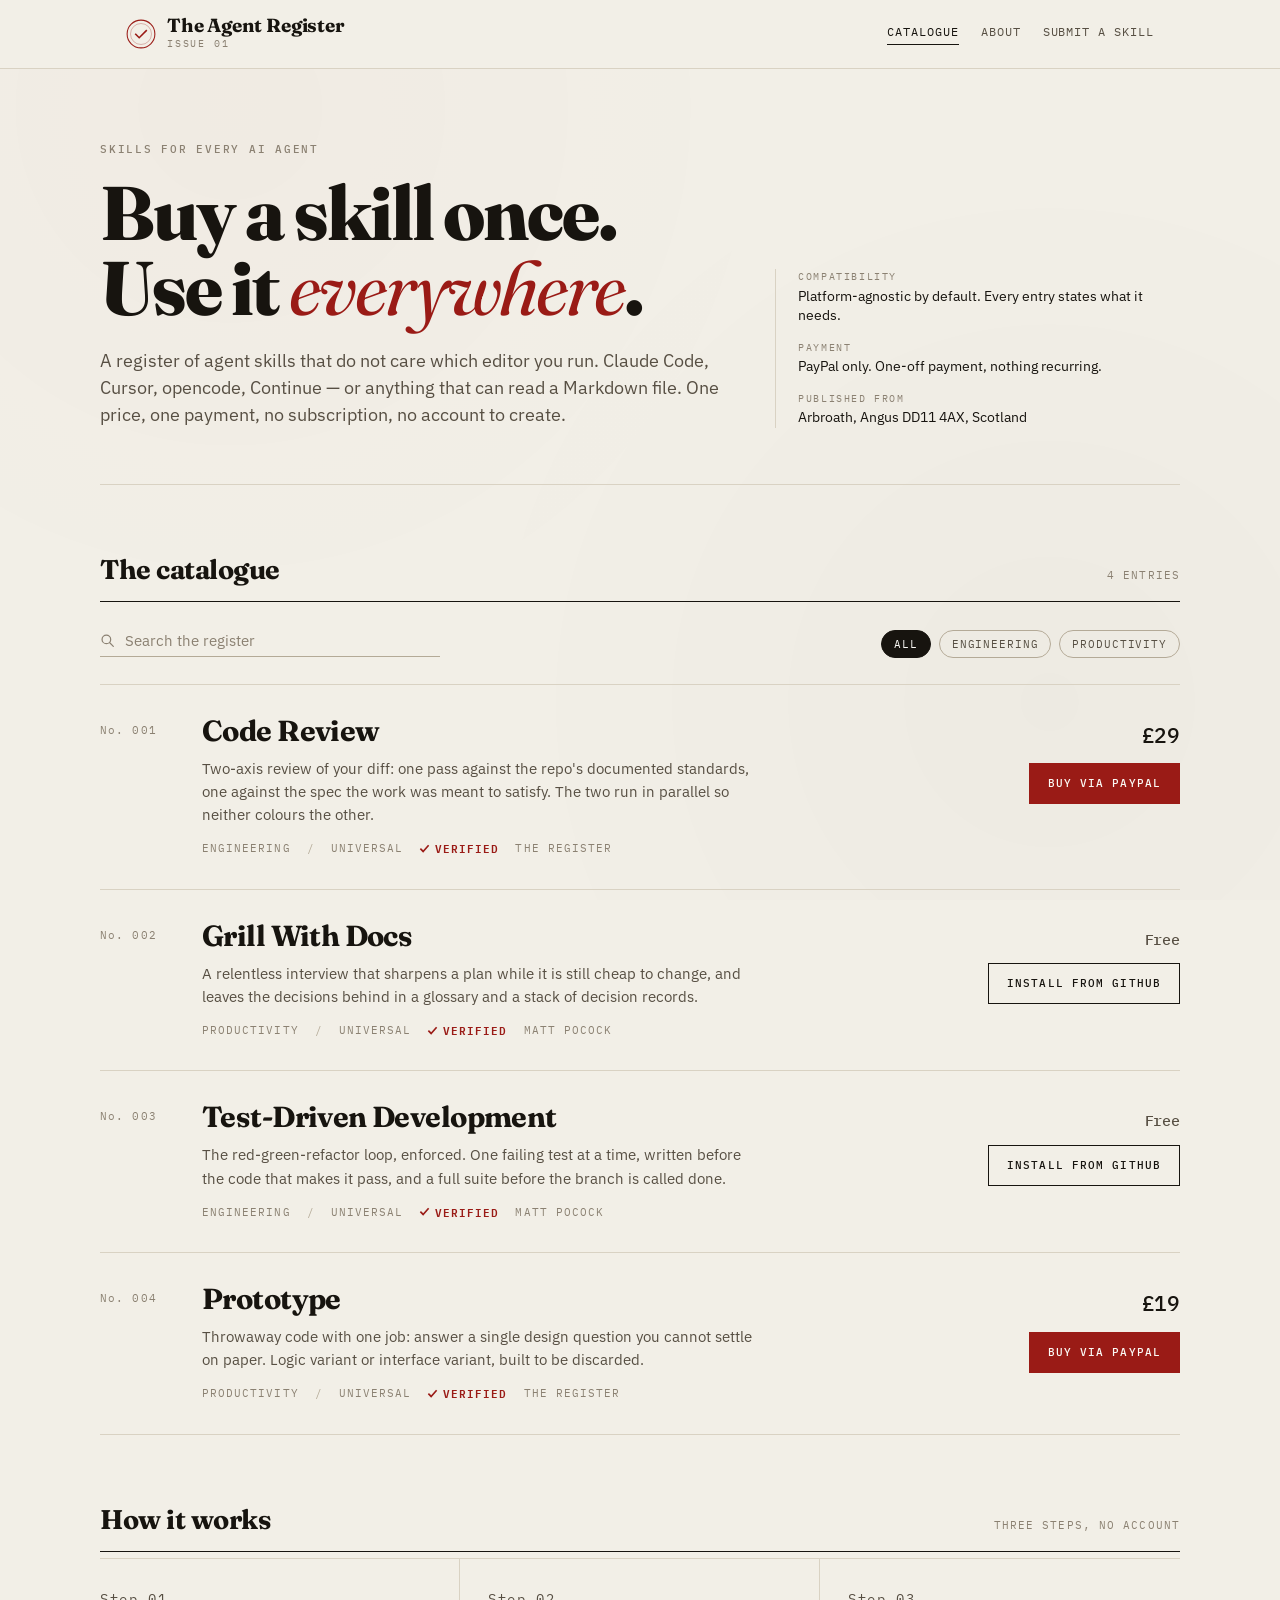
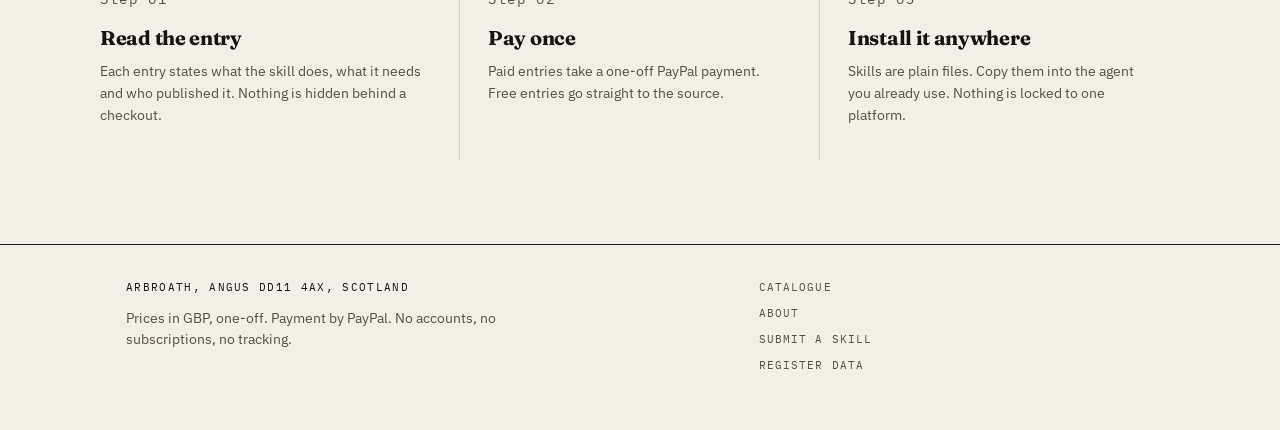
==== commit f07fa133: "Add About page: who runs the register and how an entry gets in The outreach email links to the site," ====
--- a/index.html
+++ b/index.html
@@ -27,6 +27,7 @@
     </a>
     <nav class="nav" aria-label="Primary">
       <a href="index.html" aria-current="page">Catalogue</a>
+      <a href="about.html">About</a>
       <a href="submit.html">Submit a skill</a>
     </nav>
   </div>
@@ -113,6 +114,8 @@
     </div>
     <div class="colophon-links">
       <a href="index.html">Catalogue</a>
+      <a href="about.html">About</a>
+      
       <a href="submit.html">Submit a skill</a>
       <a href="skills.json">Register data</a>
     </div>
--- a/styles.css
+++ b/styles.css
@@ -776,6 +776,32 @@
   color: var(--ink-3);
 }
 
+.plain-list {
+  list-style: none;
+  margin-top: 26px;
+  max-width: 70ch;
+}
+
+.plain-list li {
+  position: relative;
+  padding: 16px 0 16px 26px;
+  border-bottom: 1px solid var(--rule);
+  font-size: 15.5px;
+  color: var(--ink-2);
+}
+
+.plain-list li::before {
+  content: "";
+  position: absolute;
+  left: 0;
+  top: 24px;
+  width: 10px;
+  height: 1px;
+  background: var(--seal);
+}
+
+.plain-list li:first-child { border-top: 1px solid var(--rule); }
+
 .load-error {
   padding: 30px 0;
   font-size: 15px;
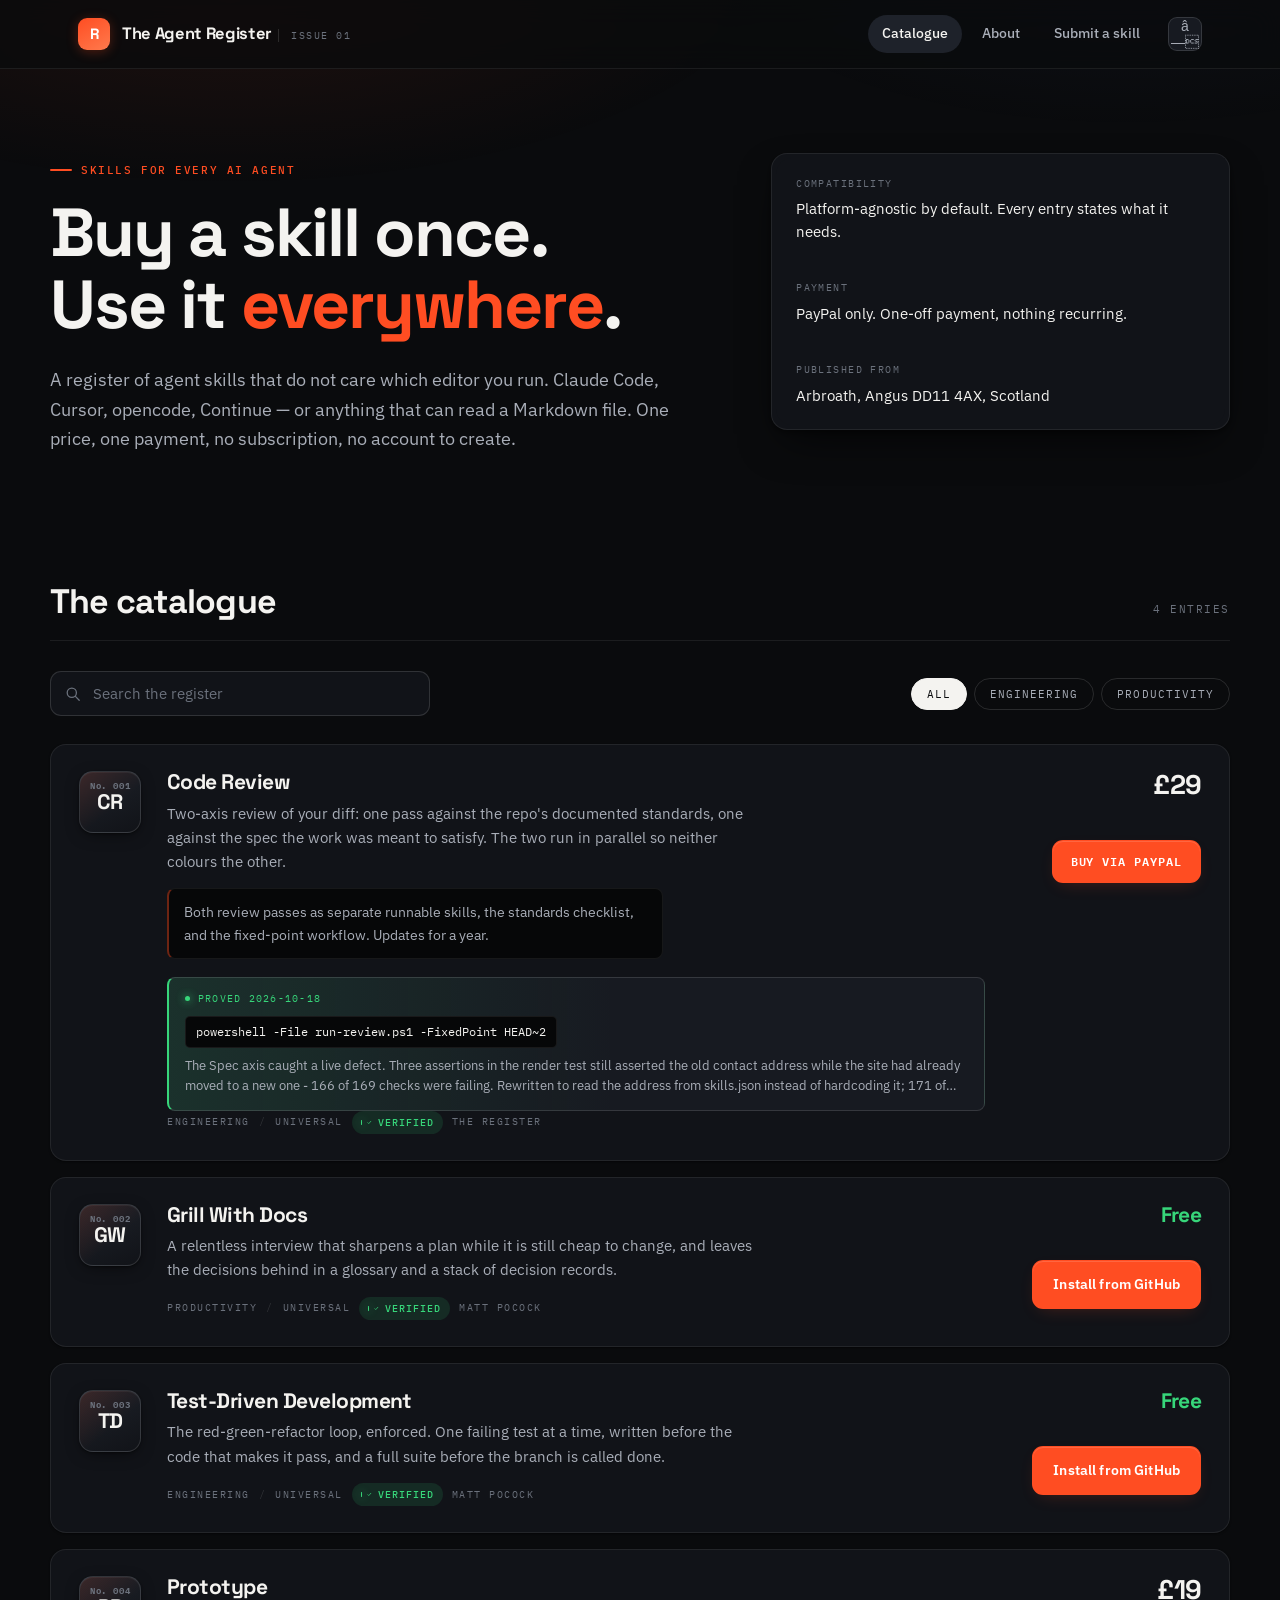
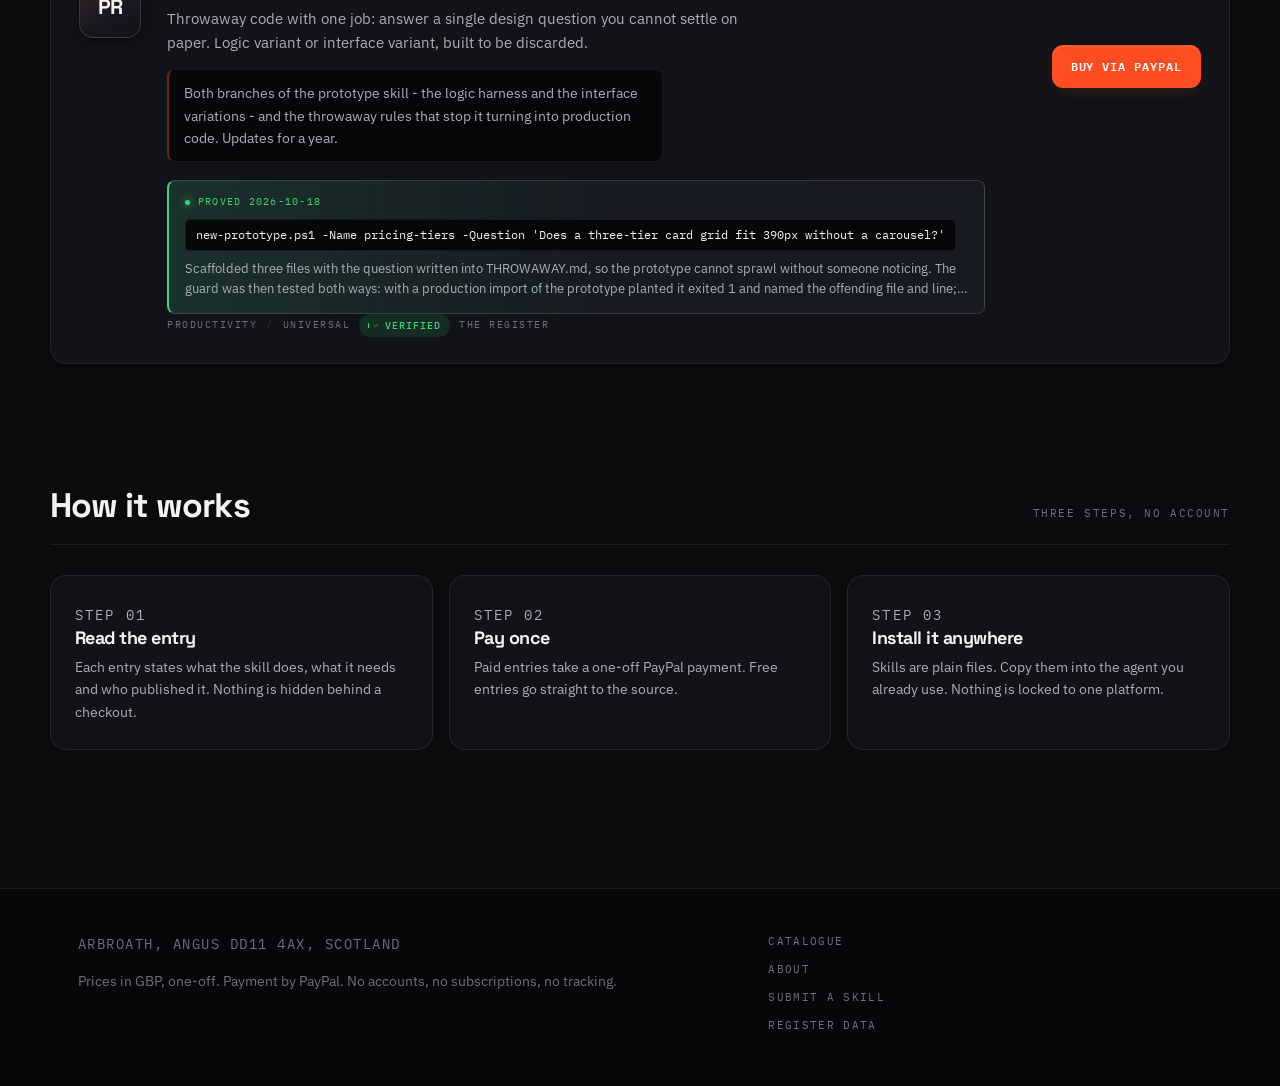
==== commit f518f84b: "Rebuild the register: dark chassis, and make "premium and proved" true The site read as a 1995 print" ====
--- a/index.html
+++ b/index.html
@@ -7,19 +7,29 @@
 <meta name="description" content="A register of AI agent skills that run on any platform. Buy once, install anywhere. Payment by PayPal, prices in GBP.">
 <link rel="preconnect" href="https://fonts.googleapis.com">
 <link rel="preconnect" href="https://fonts.gstatic.com" crossorigin>
-<link rel="stylesheet" href="https://fonts.googleapis.com/css2?family=Fraunces:ital,opsz,wght@0,9..144,400..800;1,9..144,400..800&family=IBM+Plex+Mono:wght@400;500&family=IBM+Plex+Sans:wght@400;500&display=swap">
+<link rel="stylesheet" href="https://fonts.googleapis.com/css2?family=Space+Grotesk:wght@500;600;700&family=IBM+Plex+Mono:wght@400;500&family=IBM+Plex+Sans:wght@400;500;600&display=swap">
 <link rel="stylesheet" href="styles.css">
+<script>
+  // Dark is the register's chassis, not a preference to be negotiated. An earlier
+  // version deferred to prefers-color-scheme and rendered light on any machine set
+  // to light - which produced the generic light SaaS look this design exists to
+  // avoid. The toggle is how you choose light; the default is not up for vote.
+  (function () {
+    try {
+      if (localStorage.getItem('register-theme') === 'light') {
+        document.documentElement.setAttribute('data-theme', 'light');
+      }
+    } catch (e) { /* private mode - dark is the default anyway */ }
+  })();
+</script>
+<script src="theme.js" defer></script>
 </head>
 <body>
 
 <header class="masthead">
   <div class="wrap masthead-inner">
     <a class="wordmark" href="index.html">
-      <svg class="wordmark-mark" viewBox="0 0 40 40" aria-hidden="true">
-        <circle cx="20" cy="20" r="18.5" fill="none" stroke="#9a1b16" stroke-width="1.4"/>
-        <circle cx="20" cy="20" r="14" fill="none" stroke="#9a1b16" stroke-width="0.7" opacity="0.55"/>
-        <path d="M13 20.4l4.6 4.6L27 15.6" fill="none" stroke="#9a1b16" stroke-width="2.1" stroke-linecap="square"/>
-      </svg>
+      <span class="wordmark-mark" aria-hidden="true">R</span>
       <span>
         <span class="wordmark-text">The Agent Register</span>
         <span class="wordmark-sub" id="wordmark-issue">Issue 01</span>
@@ -29,12 +39,15 @@
       <a href="index.html" aria-current="page">Catalogue</a>
       <a href="about.html">About</a>
       <a href="submit.html">Submit a skill</a>
+      <button class="theme-toggle" id="theme-toggle" type="button"
+              aria-label="Switch between dark and light" title="Switch theme">â—</button>
     </nav>
   </div>
 </header>
 
 <main>
   <section class="wrap hero">
+    <div class="hero-grid">
     <div>
       <p class="eyebrow" style="margin-bottom:18px">Skills for every AI agent</p>
       <h1>Buy a skill once.<br>Use it <em>everywhere</em>.</h1>
@@ -56,6 +69,7 @@
         <dd id="hero-place">Arbroath, Angus DD11 4AX, Scotland</dd>
       </div>
     </dl>
+    </div>
   </section>
 
   <section class="wrap section" aria-labelledby="catalogue-heading">
@@ -144,9 +158,19 @@
   entry.className = 'entry';
   entry.setAttribute('data-skill-id', skill.id);
 
+  // Monogram plate. Each entry gets a specimen-style tile so the catalogue reads
+  // as objects on a shelf rather than rows of text. The entry number lives inside
+  // the plate so it stays visually attached to the thing it numbers.
+  var plate = document.createElement('div');
+  plate.className = 'plate';
+  var monogram = document.createElement('span');
+  monogram.textContent = initials(skill.name);
+  plate.appendChild(monogram);
+
   var no = document.createElement('p');
   no.className = 'entry-no';
   no.textContent = 'No. ' + skill.no;
+  plate.appendChild(no);
 
   var body = document.createElement('div');
   body.className = 'entry-body';
@@ -161,6 +185,13 @@
   var desc = document.createElement('p');
   desc.className = 'entry-desc';
   desc.textContent = skill.desc;
+
+  var includes = null;
+  if (skill.includes) {
+    includes = document.createElement('p');
+    includes.className = 'entry-includes';
+    includes.textContent = skill.includes;
+  }
 
   var meta = document.createElement('p');
   meta.className = 'entry-meta';
@@ -199,6 +230,9 @@
 
   body.appendChild(name);
   body.appendChild(desc);
+  if (includes) body.appendChild(includes);
+  var strip = buildProofStrip(skill);
+  if (strip) body.appendChild(strip);
   body.appendChild(meta);
 
   var buy = document.createElement('div');
@@ -230,10 +264,46 @@
   }
   buy.appendChild(btn);
 
-  entry.appendChild(no);
+  entry.appendChild(plate);
   entry.appendChild(body);
   entry.appendChild(buy);
   return entry;
+}
+
+// The proof strip. This is the anchor of the whole design: a paid entry shows the
+// command that was run and what it returned, right in the catalogue. No other
+// skills directory shows its working, which is exactly the point.
+function buildProofStrip(skill) {
+  if (!skill.proof) return null;
+  var p = skill.proof;
+  var strip = document.createElement('div');
+  strip.className = 'proof-strip';
+
+  var head = document.createElement('p');
+  head.className = 'proof-strip-head';
+  head.textContent = 'Proved ' + (p.verifiedAt || '');
+  strip.appendChild(head);
+
+  if (p.command) {
+    var cmd = document.createElement('code');
+    cmd.className = 'proof-cmd';
+    cmd.textContent = p.command;
+    strip.appendChild(cmd);
+  }
+  if (p.result) {
+    var out = document.createElement('p');
+    out.className = 'proof-out';
+    out.textContent = p.result;
+    strip.appendChild(out);
+  }
+  return strip;
+}
+
+function initials(name) {
+  var words = String(name).trim().split(/\s+/).filter(Boolean);
+  if (!words.length) return '?';
+  if (words.length === 1) return words[0].slice(0, 2).toUpperCase();
+  return (words[0][0] + words[1][0]).toUpperCase();
 }
 
 function matches(skill, query, category) {
--- a/styles.css
+++ b/styles.css
@@ -1,46 +1,120 @@
+/* ==========================================================================
+   The Agent Register
+   --------------------------------------------------------------------------
+   Aesthetic: "instrument". A precision catalogue, not a printed booklet.
+
+   The register sells evidence. So the interface is built like an instrument
+   panel: dark chassis, one live accent, monospace for anything that is a fact,
+   and depth that tells you what is interactive. The thing you remember is the
+   PROOF STRIP - the band on every paid entry showing the command that was run
+   and what it returned. Nothing else in the skills market shows its working.
+
+   Type: Space Grotesk (display) / IBM Plex Sans (body) / IBM Plex Mono (data).
+   No serif. The earlier serif catalogue read as print, not product.
+   ========================================================================== */
+
+/* ---------- Tokens ---------------------------------------------------- */
+
 :root {
-  --paper: #f2efe7;
-  --paper-raised: #fbfaf6;
-  --ink: #17140f;
-  --ink-2: #574f43;
-  --ink-3: #8b8172;
-  --rule: #d9d2c3;
-  --rule-strong: #b4aa97;
-  --seal: #9a1b16;
-  --seal-2: #781310;
-  --seal-wash: rgba(154, 27, 22, 0.07);
-  --serif: "Fraunces", "Iowan Old Style", Georgia, "Times New Roman", serif;
-  --sans: "IBM Plex Sans", system-ui, -apple-system, sans-serif;
-  --mono: "IBM Plex Mono", ui-monospace, "Cascadia Mono", Consolas, monospace;
-  --wrap: 1080px;
-  --gutter: 26px;
-  --ease: cubic-bezier(0.2, 0.7, 0.3, 1);
-}
-
-* { box-sizing: border-box; margin: 0; padding: 0; }
-
-html { -webkit-text-size-adjust: 100%; }
+  /* Chassis */
+  --bg:          #0a0b0d;
+  --bg-deep:     #060708;
+  --surface:     #111318;
+  --surface-2:   #171a21;
+  --surface-3:   #1e222a;
+
+  /* Structure */
+  --line:        rgba(255, 255, 255, 0.075);
+  --line-2:      rgba(255, 255, 255, 0.13);
+  --line-hot:    rgba(255, 77, 34, 0.42);
+
+  /* Ink */
+  --ink:         #f4f3f0;
+  --ink-2:       #a9aeb8;
+  --ink-3:       #6b717c;
+
+  /* One live accent: the wax seal, modernised */
+  --accent:      #ff4d22;
+  --accent-ink:  #ffffff;
+  --accent-soft: rgba(255, 77, 34, 0.13);
+  --accent-glow: rgba(255, 77, 34, 0.28);
+
+  /* Semantics - used sparingly, only for genuine state */
+  --ok:          #37d67a;
+  --ok-soft:     rgba(55, 214, 122, 0.12);
+  --gold:        #e9b949;
+
+  /* Type */
+  --display: 'Space Grotesk', 'Segoe UI', system-ui, sans-serif;
+  --sans:    'IBM Plex Sans', 'Segoe UI', system-ui, sans-serif;
+  --mono:    'IBM Plex Mono', ui-monospace, 'Cascadia Mono', Consolas, monospace;
+
+  /* Shape */
+  --r-lg: 16px;
+  --r:    11px;
+  --r-sm: 8px;
+
+  /* Depth */
+  --lift-1: 0 1px 2px rgba(0,0,0,.5);
+  --lift-2: 0 4px 16px -4px rgba(0,0,0,.6), 0 1px 2px rgba(0,0,0,.4);
+  --lift-3: 0 18px 44px -14px rgba(0,0,0,.75), 0 2px 6px rgba(0,0,0,.45);
+
+  --wrap: 1180px;
+  --ease: cubic-bezier(.22,.61,.36,1);
+}
+
+/* Light theme. Same structure, inverted chassis. */
+[data-theme='light'] {
+  --bg:          #f6f5f2;
+  --bg-deep:     #eceae4;
+  --surface:     #ffffff;
+  --surface-2:   #fbfaf8;
+  --surface-3:   #f2f0ea;
+  --line:        rgba(10, 11, 13, 0.10);
+  --line-2:      rgba(10, 11, 13, 0.18);
+  --ink:         #0d0f13;
+  --ink-2:       #4d535e;
+  --ink-3:       #868c96;
+  --accent:      #d6370f;
+  --accent-soft: rgba(214, 55, 15, 0.09);
+  --accent-glow: rgba(214, 55, 15, 0.20);
+  --ok:          #0f9d58;
+  --ok-soft:     rgba(15, 157, 88, 0.10);
+  --gold:        #9a7412;
+  --lift-1: 0 1px 2px rgba(20,22,26,.06);
+  --lift-2: 0 4px 14px -4px rgba(20,22,26,.12), 0 1px 2px rgba(20,22,26,.06);
+  --lift-3: 0 18px 40px -16px rgba(20,22,26,.22), 0 2px 6px rgba(20,22,26,.07);
+}
+
+/* ---------- Base ------------------------------------------------------- */
+
+*, *::before, *::after { box-sizing: border-box; }
+
+html { -webkit-text-size-adjust: 100%; scroll-behavior: smooth; }
 
 body {
+  margin: 0;
+  background: var(--bg);
+  color: var(--ink);
   font-family: var(--sans);
-  background: var(--paper);
-  color: var(--ink);
-  line-height: 1.55;
   font-size: 16px;
+  line-height: 1.62;
   -webkit-font-smoothing: antialiased;
-}
-
-/* Paper grain — a single fixed layer, no images. */
+  text-rendering: optimizeLegibility;
+  overflow-x: hidden;
+}
+
+/* A single, very quiet light source at the top. Gives the page a chassis. */
 body::before {
-  content: "";
+  content: '';
   position: fixed;
-  inset: 0;
+  inset: 0 0 auto 0;
+  height: 620px;
+  background:
+    radial-gradient(900px 380px at 18% -8%, rgba(255,77,34,.10), transparent 62%),
+    radial-gradient(760px 340px at 88% -12%, rgba(120,150,255,.055), transparent 60%);
   pointer-events: none;
   z-index: 0;
-  opacity: 0.5;
-  background:
-    radial-gradient(circle at 18% 12%, rgba(154, 27, 22, 0.035), transparent 42%),
-    radial-gradient(circle at 82% 78%, rgba(23, 20, 15, 0.04), transparent 46%);
 }
 
 .wrap {
@@ -48,53 +122,83 @@
   z-index: 1;
   max-width: var(--wrap);
   margin: 0 auto;
-  padding: 0 var(--gutter);
-}
-
-a { color: var(--seal); }
-a:hover { color: var(--seal-2); }
-
-::selection { background: var(--seal); color: var(--paper-raised); }
-
-:focus-visible {
-  outline: 2px solid var(--seal);
+  padding: 0 28px;
+}
+
+a { color: var(--ink); text-decoration: none; }
+a:focus-visible, button:focus-visible, input:focus-visible,
+select:focus-visible, textarea:focus-visible {
+  outline: 2px solid var(--accent);
   outline-offset: 3px;
-}
-
-/* ---------- Type primitives ---------- */
+  border-radius: 4px;
+}
+
+img, svg { max-width: 100%; display: block; }
+
+::selection { background: var(--accent); color: var(--accent-ink); }
+
+/* ---------- Type ------------------------------------------------------- */
+
+h1, h2, h3, h4 {
+  font-family: var(--display);
+  font-weight: 700;
+  line-height: 1.06;
+  letter-spacing: -0.028em;
+  margin: 0;
+}
+
+p { margin: 0 0 1.1em; }
+p:last-child { margin-bottom: 0; }
+
+/* Small caps label. Used for anything that is a fact, not a sentence. */
+.eyebrow, .section-note, .step-n, .entry-meta, .proof-step, .fact dt,
+.plain-list li::marker {
+  font-family: var(--mono);
+  text-transform: uppercase;
+  letter-spacing: 0.15em;
+}
 
 .eyebrow {
-  font-family: var(--mono);
-  font-size: 11px;
+  display: inline-flex;
+  align-items: center;
+  gap: 9px;
+  font-size: 10.5px;
   font-weight: 500;
-  letter-spacing: 0.16em;
-  text-transform: uppercase;
-  color: var(--ink-3);
-}
-
-.serif {
-  font-family: var(--serif);
-  font-variation-settings: "SOFT" 0, "WONK" 1;
-  font-optical-sizing: auto;
-  letter-spacing: -0.015em;
+  color: var(--accent);
+  margin-bottom: 20px;
+}
+.eyebrow::before {
+  content: '';
+  width: 22px; height: 2px;
+  background: var(--accent);
+  border-radius: 2px;
 }
 
 .lede {
   font-size: 18px;
-  line-height: 1.5;
+  line-height: 1.66;
   color: var(--ink-2);
   max-width: 58ch;
 }
 
-/* ---------- Masthead ---------- */
+.place {
+  font-family: var(--mono);
+  font-size: 11.5px;
+  letter-spacing: 0.11em;
+  text-transform: uppercase;
+  color: var(--ink-3);
+}
+
+/* ---------- Masthead --------------------------------------------------- */
 
 .masthead {
-  border-bottom: 1px solid var(--rule);
-  background: var(--paper);
   position: sticky;
   top: 0;
-  z-index: 20;
-  backdrop-filter: saturate(140%) blur(6px);
+  z-index: 60;
+  background: color-mix(in srgb, var(--bg) 82%, transparent);
+  backdrop-filter: saturate(180%) blur(14px);
+  -webkit-backdrop-filter: saturate(180%) blur(14px);
+  border-bottom: 1px solid var(--line);
 }
 
 .masthead-inner {
@@ -102,735 +206,987 @@
   align-items: center;
   justify-content: space-between;
   gap: 20px;
-  min-height: 68px;
-  flex-wrap: wrap;
-}
-
-.wordmark {
-  display: flex;
+  height: 68px;
+}
+
+.wordmark { display: flex; align-items: center; gap: 12px; min-width: 0; }
+
+.wordmark-mark {
+  flex: none;
+  width: 32px; height: 32px;
+  display: grid;
+  place-items: center;
+  border-radius: 9px;
+  background: linear-gradient(150deg, var(--accent), #ff7a4d);
+  color: #fff;
+  box-shadow: 0 2px 12px var(--accent-glow);
+  font-size: 15px;
+  font-weight: 700;
+  font-family: var(--display);
+}
+.wordmark-text {
+  font-family: var(--display);
+  font-weight: 700;
+  font-size: 16.5px;
+  letter-spacing: -0.02em;
+  white-space: nowrap;
+}
+.wordmark-sub {
+  font-family: var(--mono);
+  font-size: 10px;
+  letter-spacing: 0.15em;
+  text-transform: uppercase;
+  color: var(--ink-3);
+  padding-left: 12px;
+  margin-left: 2px;
+  border-left: 1px solid var(--line-2);
+  white-space: nowrap;
+}
+
+.nav { display: flex; align-items: center; gap: 6px; }
+
+.nav a {
+  padding: 8px 14px;
+  border-radius: 99px;
+  font-size: 13.5px;
+  font-weight: 500;
+  color: var(--ink-2);
+  transition: color .16s var(--ease), background .16s var(--ease);
+}
+.nav a:hover { color: var(--ink); background: var(--surface-2); }
+.nav a[aria-current='page'] { color: var(--ink); background: var(--surface-3); }
+
+.theme-toggle {
+  flex: none;
+  width: 34px; height: 34px;
+  display: grid; place-items: center;
+  margin-left: 8px;
+  padding: 0;
+  border: 1px solid var(--line-2);
+  border-radius: 9px;
+  background: var(--surface-2);
+  color: var(--ink-2);
+  cursor: pointer;
+  font-size: 14px;
+  transition: color .16s var(--ease), border-color .16s var(--ease);
+}
+.theme-toggle:hover { color: var(--ink); border-color: var(--line-hot); }
+
+/* ---------- Buttons ---------------------------------------------------- */
+
+.btn {
+  display: inline-flex;
   align-items: center;
-  gap: 11px;
-  text-decoration: none;
-  color: var(--ink);
-}
-
-.wordmark:hover { color: var(--ink); }
-
-.wordmark-mark {
-  width: 30px;
-  height: 30px;
-  flex: none;
-  display: block;
-}
-
-.wordmark-text {
-  font-family: var(--serif);
-  font-variation-settings: "SOFT" 0, "WONK" 1;
-  font-weight: 700;
-  font-size: 19px;
-  letter-spacing: -0.01em;
-  line-height: 1.05;
-  display: block;
-}
-
-.wordmark-sub {
-  font-family: var(--mono);
-  font-size: 10px;
-  letter-spacing: 0.18em;
-  text-transform: uppercase;
-  color: var(--ink-3);
-  display: block;
-}
-
-.nav {
-  display: flex;
-  align-items: center;
-  gap: 22px;
+  justify-content: center;
+  gap: 8px;
+  padding: 12px 20px;
+  border: 1px solid transparent;
+  border-radius: var(--r);
+  background: var(--accent);
+  color: var(--accent-ink);
+  font-family: var(--sans);
+  font-size: 14px;
+  font-weight: 600;
+  letter-spacing: 0.01em;
+  cursor: pointer;
+  box-shadow: 0 1px 0 rgba(255,255,255,.14) inset, 0 6px 18px -8px var(--accent-glow);
+  transition: transform .14s var(--ease), box-shadow .14s var(--ease), background .14s var(--ease);
+  position: relative;
+  overflow: hidden;
+}
+.btn:hover { transform: translateY(-1px); box-shadow: 0 1px 0 rgba(255,255,255,.2) inset, 0 12px 28px -10px var(--accent-glow); }
+.btn:active { transform: translateY(0); }
+
+.btn-plain {
+  background: var(--surface-2);
+  color: var(--ink);
+  border-color: var(--line-2);
+  box-shadow: var(--lift-1);
+}
+.btn-plain:hover { border-color: var(--line-hot); background: var(--surface-3); }
+
+.btn-paypal {
   font-family: var(--mono);
   font-size: 12px;
   letter-spacing: 0.08em;
   text-transform: uppercase;
-}
-
-.nav a {
-  color: var(--ink-2);
-  text-decoration: none;
-  padding-bottom: 2px;
-  border-bottom: 1px solid transparent;
-}
-
-.nav a:hover { color: var(--seal); border-bottom-color: var(--seal); }
-.nav a[aria-current="page"] { color: var(--ink); border-bottom-color: var(--ink); }
-
-/* ---------- Hero ---------- */
-
-.hero {
-  padding: 72px 0 56px;
-  border-bottom: 1px solid var(--rule);
+  padding: 11px 18px;
+}
+
+/* ---------- Hero ------------------------------------------------------- */
+
+.hero { padding: 84px 0 68px; position: relative; }
+
+.hero-grid {
   display: grid;
-  grid-template-columns: minmax(0, 1.55fr) minmax(0, 1fr);
-  gap: 48px;
-  align-items: end;
+  grid-template-columns: minmax(0, 1.45fr) minmax(0, 1fr);
+  gap: 56px;
+  align-items: start;
 }
 
 .hero h1 {
-  font-family: var(--serif);
-  font-variation-settings: "SOFT" 0, "WONK" 1;
-  font-weight: 800;
-  font-size: clamp(40px, 6.4vw, 76px);
-  line-height: 0.98;
-  letter-spacing: -0.028em;
-  margin-bottom: 22px;
-}
-
+  font-size: clamp(38px, 6.2vw, 68px);
+  margin-bottom: 24px;
+}
 .hero h1 em {
-  font-style: italic;
-  font-weight: 400;
-  color: var(--seal);
-}
-
-.hero .lede { margin-bottom: 0; }
-
+  font-style: normal;
+  color: var(--accent);
+  position: relative;
+}
+
+/* Hero panel - the only place a card sits on the chassis. */
 .hero-facts {
-  border-left: 1px solid var(--rule);
-  padding-left: 22px;
   display: grid;
-  gap: 14px;
-}
+  gap: 1px;
+  margin: 0;
+  padding: 4px;
+  background: var(--surface);
+  border: 1px solid var(--line);
+  border-radius: var(--r-lg);
+  box-shadow: var(--lift-3);
+}
+.fact { padding: 18px 20px; background: var(--surface); }
+.fact:first-child { border-radius: var(--r-lg) 0 0 0; }
+.fact:last-child  { border-radius: 0 0 var(--r-lg) var(--r-lg); }
 
 .fact dt {
-  font-family: var(--mono);
-  font-size: 10px;
-  letter-spacing: 0.16em;
-  text-transform: uppercase;
-  color: var(--ink-3);
-  margin-bottom: 2px;
-}
-
+  font-size: 9.5px;
+  color: var(--ink-3);
+  margin-bottom: 7px;
+}
 .fact dd {
-  font-size: 14px;
-  color: var(--ink);
-  line-height: 1.4;
-}
-
-/* ---------- Section headings ---------- */
+  margin: 0;
+  font-size: 14.5px;
+  line-height: 1.55;
+  color: var(--ink);
+}
+
+/* ---------- Sections --------------------------------------------------- */
+
+.section { padding: 62px 0; position: relative; }
 
 .section-head {
   display: flex;
   align-items: baseline;
   justify-content: space-between;
-  gap: 20px;
-  flex-wrap: wrap;
-  border-bottom: 1px solid var(--ink);
-  padding-bottom: 10px;
-  margin-bottom: 6px;
-}
-
-.section-head h2 {
-  font-family: var(--serif);
-  font-variation-settings: "SOFT" 0, "WONK" 1;
-  font-weight: 700;
-  font-size: 27px;
-  letter-spacing: -0.018em;
-}
-
-.section-note {
-  font-family: var(--mono);
-  font-size: 11px;
-  letter-spacing: 0.1em;
-  text-transform: uppercase;
-  color: var(--ink-3);
-}
-
-.section { padding: 64px 0 0; }
-
-/* ---------- Controls ---------- */
+  gap: 24px;
+  padding-bottom: 20px;
+  margin-bottom: 30px;
+  border-bottom: 1px solid var(--line);
+}
+.section-head h2 { font-size: clamp(25px, 3.4vw, 34px); }
+.section-note { font-size: 10.5px; color: var(--ink-3); white-space: nowrap; }
+
+/* ---------- Controls --------------------------------------------------- */
 
 .controls {
   display: flex;
-  gap: 18px;
+  flex-wrap: wrap;
   align-items: center;
   justify-content: space-between;
-  flex-wrap: wrap;
-  padding: 22px 0 26px;
-  border-bottom: 1px solid var(--rule);
+  gap: 16px;
+  margin-bottom: 28px;
 }
 
 .search {
+  position: relative;
+  display: block; /* it is a <label>; inline made its relative box unreliable and
+                      dropped the magnifier below the field at narrow widths */
   flex: 1 1 260px;
-  max-width: 340px;
-  display: flex;
-  align-items: center;
-  gap: 10px;
-  border-bottom: 1px solid var(--rule-strong);
-  padding-bottom: 6px;
-}
-
+  max-width: 380px;
+}
 .search input {
-  flex: 1;
-  border: none;
-  background: none;
+  display: block;
+  width: 100%;
+  padding: 12px 16px 12px 42px;
+  border: 1px solid var(--line-2);
+  border-radius: var(--r);
+  background: var(--surface);
+  color: var(--ink);
   font-family: var(--sans);
-  font-size: 15px;
-  color: var(--ink);
-  padding: 0;
-}
-
-.search input:focus { outline: none; }
+  font-size: 14.5px;
+  transition: border-color .16s var(--ease), box-shadow .16s var(--ease);
+}
 .search input::placeholder { color: var(--ink-3); }
-
+.search input:focus {
+  outline: none;
+  border-color: var(--line-hot);
+  box-shadow: 0 0 0 3px var(--accent-soft);
+}
 .search-mark {
-  width: 15px;
-  height: 15px;
-  flex: none;
-  color: var(--ink-3);
-  display: block;
-}
-
-.filters {
-  display: flex;
-  gap: 8px;
-  flex-wrap: wrap;
-}
-
-.filter {
-  font-family: var(--mono);
-  font-size: 11px;
-  letter-spacing: 0.08em;
-  text-transform: uppercase;
-  padding: 6px 12px;
-  border: 1px solid var(--rule-strong);
-  border-radius: 999px;
-  background: none;
-  color: var(--ink-2);
+  position: absolute;
+  left: 15px; top: 50%;
+  transform: translateY(-50%);
+  color: var(--ink-3);
+  pointer-events: none;
+  display: grid;
+  place-items: center;
+  width: 16px; height: 16px;
+}
+/* The magnifier SVG carries no width/height of its own, so without this it lays
+   out at the default replaced-element size and swallows the heading above it. */
+.search-mark svg { width: 16px; height: 16px; display: block; }
+
+.filters { display: flex; flex-wrap: wrap; gap: 7px; }
+.filters button {
+  padding: 8px 15px;
+  border: 1px solid var(--line-2);
+  border-radius: 99px;
+  background: transparent;
+  color: var(--ink-2);
+  font-family: var(--mono);
+  font-size: 10.5px;
+  letter-spacing: 0.1em;
+  text-transform: uppercase;
   cursor: pointer;
-  transition: color 0.16s var(--ease), border-color 0.16s var(--ease), background 0.16s var(--ease);
-}
-
-.filter:hover { border-color: var(--ink); color: var(--ink); }
-
-.filter[aria-pressed="true"] {
+  transition: all .16s var(--ease);
+}
+.filters button:hover { color: var(--ink); border-color: var(--line-hot); }
+.filters button[aria-pressed='true'] {
   background: var(--ink);
   border-color: var(--ink);
-  color: var(--paper-raised);
-}
-
-/* ---------- Catalogue entries ---------- */
+  color: var(--bg);
+}
+
+/* ---------- Catalogue cards -------------------------------------------- */
+
+.catalogue { display: grid; gap: 16px; }
 
 .entry {
   display: grid;
-  grid-template-columns: 76px minmax(0, 1fr) 200px;
+  grid-template-columns: 62px minmax(0, 1fr) auto;
   gap: 26px;
-  padding: 30px 0 32px;
-  border-bottom: 1px solid var(--rule);
+  align-items: start;
+  padding: 26px 28px;
+  background: var(--surface);
+  border: 1px solid var(--line);
+  border-radius: var(--r-lg);
+  box-shadow: var(--lift-1);
+  transition: transform .18s var(--ease), border-color .18s var(--ease),
+              box-shadow .18s var(--ease), background .18s var(--ease);
   position: relative;
-  animation: rise 0.5s var(--ease) both;
-}
-
-.entry::before {
-  content: "";
+  overflow: hidden;
+}
+.entry::after {
+  content: '';
   position: absolute;
-  left: 0;
-  right: 0;
-  top: -1px;
-  height: 1px;
-  background: var(--seal);
-  transform: scaleX(0);
-  transform-origin: left;
-  transition: transform 0.4s var(--ease);
-}
-
-.entry:hover::before { transform: scaleX(1); }
-
-@keyframes rise {
-  from { opacity: 0; transform: translateY(9px); }
-  to { opacity: 1; transform: none; }
-}
-
-@media (prefers-reduced-motion: reduce) {
-  .entry { animation: none; }
-  .entry::before { transition: none; }
-}
+  left: 0; top: 0; bottom: 0;
+  width: 2px;
+  background: var(--accent);
+  transform: scaleY(0);
+  transform-origin: top;
+  transition: transform .22s var(--ease);
+}
+.entry:hover {
+  transform: translateY(-2px);
+  border-color: var(--line-2);
+  background: var(--surface-2);
+  box-shadow: var(--lift-3);
+}
+.entry:hover::after { transform: scaleY(1); }
+
+/* Monogram plate - the thing that makes each entry look like an object */
+.plate {
+  flex: none;
+  width: 62px; height: 62px;
+  display: grid;
+  place-items: center;
+  border-radius: 14px;
+  background: linear-gradient(155deg, var(--surface-3), var(--surface));
+  border: 1px solid var(--line-2);
+  box-shadow: var(--lift-2), 0 1px 0 rgba(255,255,255,.05) inset;
+  font-family: var(--display);
+  font-weight: 700;
+  font-size: 21px;
+  letter-spacing: -0.03em;
+  color: var(--ink);
+  position: relative;
+  overflow: hidden;
+}
+.plate::before {
+  content: '';
+  position: absolute;
+  inset: 0;
+  background: linear-gradient(140deg, var(--accent-soft), transparent 58%);
+}
+.plate > span { position: relative; }
 
 .entry-no {
-  font-family: var(--mono);
-  font-size: 11px;
+  position: absolute;
+  top: 7px; right: 9px;
+  font-family: var(--mono);
+  font-size: 9px;
   letter-spacing: 0.1em;
   color: var(--ink-3);
-  padding-top: 7px;
 }
 
 .entry-name {
-  font-family: var(--serif);
-  font-variation-settings: "SOFT" 0, "WONK" 1;
+  font-family: var(--display);
   font-weight: 700;
-  font-size: 29px;
-  line-height: 1.1;
-  letter-spacing: -0.02em;
-  margin-bottom: 10px;
-}
-
-.entry-name a {
-  color: var(--ink);
-  text-decoration: none;
-}
-
-.entry-name a:hover { color: var(--seal); }
+  font-size: 21px;
+  letter-spacing: -0.025em;
+  margin-bottom: 8px;
+  color: var(--ink);
+}
+.entry:hover .entry-name { color: var(--accent); }
 
 .entry-desc {
   font-size: 15px;
-  color: var(--ink-2);
-  max-width: 62ch;
+  line-height: 1.62;
+  color: var(--ink-2);
+  max-width: 66ch;
   margin-bottom: 14px;
 }
 
 .entry-meta {
   display: flex;
   flex-wrap: wrap;
-  gap: 8px 16px;
-  font-family: var(--mono);
-  font-size: 10.5px;
-  letter-spacing: 0.1em;
-  text-transform: uppercase;
-  color: var(--ink-3);
   align-items: center;
-}
-
-.entry-meta .sep { color: var(--rule-strong); }
-
+  gap: 9px;
+  font-size: 10px;
+  color: var(--ink-3);
+}
+.entry-meta .sep { color: var(--line-2); }
+
+/* The verified chip - a chip, not a spellcheck squiggle */
 .verified {
-  color: var(--seal);
-  font-weight: 600;
   display: inline-flex;
   align-items: center;
-  gap: 5px;
-}
-
-.verified-mark { width: 11px; height: 11px; display: block; }
-
-.entry-buy {
+  gap: 6px;
+  padding: 4px 9px;
+  border-radius: 99px;
+  background: var(--ok-soft);
+  color: var(--ok);
+  font-family: var(--mono);
+  font-size: 9.5px;
+  letter-spacing: 0.11em;
+  text-transform: uppercase;
+  font-weight: 500;
+}
+.verified::before {
+  content: '';
+  width: 5px; height: 5px;
+  border-radius: 50%;
+  background: currentColor;
+  box-shadow: 0 0 8px currentColor;
+}
+
+.chip {
+  padding: 4px 9px;
+  border: 1px solid var(--line-2);
+  border-radius: 99px;
+  font-family: var(--mono);
+  font-size: 9.5px;
+  letter-spacing: 0.11em;
+  text-transform: uppercase;
+  color: var(--ink-3);
+}
+.chip-proved {
+  border-color: rgba(55,214,122,.35);
+  color: var(--ok);
+  background: var(--ok-soft);
+}
+
+/* ---------- The proof strip - THE anchor ------------------------------- */
+
+.proof-strip {
+  margin-top: 18px;
+  border: 1px solid var(--line-2);
+  border-left: 2px solid var(--ok);
+  border-radius: var(--r-sm);
+  background: linear-gradient(90deg, var(--ok-soft), transparent 55%), var(--surface-2);
+  padding: 13px 16px;
+}
+.proof-strip-head {
+  display: flex;
+  align-items: center;
+  gap: 8px;
+  font-family: var(--mono);
+  font-size: 9.5px;
+  letter-spacing: 0.13em;
+  text-transform: uppercase;
+  color: var(--ok);
+  margin-bottom: 9px;
+}
+.proof-strip-head::before {
+  content: '';
+  width: 5px; height: 5px;
+  border-radius: 50%;
+  background: currentColor;
+  box-shadow: 0 0 8px currentColor;
+}
+.proof-cmd {
+  font-family: var(--mono);
+  font-size: 11.5px;
+  color: var(--ink);
+  background: var(--bg-deep);
+  border: 1px solid var(--line);
+  border-radius: 5px;
+  padding: 6px 10px;
+  display: inline-block;
+  margin-bottom: 8px;
+  word-break: break-all;
+  max-width: 100%;
+}
+.proof-out {
+  font-size: 13px;
+  line-height: 1.55;
+  color: var(--ink-2);
+  display: -webkit-box;
+  -webkit-line-clamp: 2;
+  -webkit-box-orient: vertical;
+  overflow: hidden;
+}
+
+/* ---------- Entry aside (price + buy) ---------------------------------- */
+
+/* The catalogue renders the price column as .entry-buy; the detail page uses
+   .entry-aside. Same component, two names, one set of rules. */
+.entry-buy,
+.entry-aside {
   display: flex;
   flex-direction: column;
   align-items: flex-end;
-  justify-content: flex-start;
   gap: 12px;
-  text-align: right;
-  padding-top: 4px;
+  min-width: 190px;
+}
+
+.entry-includes {
+  font-size: 14px;
+  line-height: 1.6;
+  color: var(--ink-2);
+  padding: 12px 15px;
+  margin: 0 0 16px;
+  background: var(--bg-deep);
+  border: 1px solid var(--line);
+  border-left: 2px solid var(--line-hot);
+  border-radius: var(--r-sm);
+  max-width: 62ch;
 }
 
 .price {
-  font-family: var(--mono);
-  font-size: 21px;
-  font-weight: 500;
-  letter-spacing: -0.01em;
-  color: var(--ink);
-}
-
-.price-free {
-  font-size: 15px;
-  color: var(--ink-2);
-  padding-top: 4px;
-}
-
-/* ---------- Buttons ---------- */
-
-.btn {
-  display: inline-block;
-  font-family: var(--mono);
-  font-size: 11px;
-  letter-spacing: 0.1em;
-  text-transform: uppercase;
-  font-weight: 500;
-  padding: 11px 18px;
-  border: 1px solid var(--ink);
-  text-decoration: none;
-  color: var(--ink);
-  background: none;
-  cursor: pointer;
-  transition: background 0.18s var(--ease), color 0.18s var(--ease), border-color 0.18s var(--ease);
+  font-family: var(--display);
+  font-weight: 700;
+  font-size: 27px;
+  letter-spacing: -0.03em;
+  line-height: 1;
+  color: var(--ink);
   white-space: nowrap;
 }
-
-.btn:hover { background: var(--ink); color: var(--paper-raised); }
-
-.btn-paypal {
-  background: var(--seal);
-  border-color: var(--seal);
-  color: var(--paper-raised);
-}
-
-.btn-paypal:hover { background: var(--seal-2); border-color: var(--seal-2); color: var(--paper-raised); }
-
-.btn[aria-disabled="true"] {
-  border-color: var(--rule-strong);
-  color: var(--ink-3);
-  cursor: default;
-  background: none;
-}
-
-.btn[aria-disabled="true"]:hover { background: none; color: var(--ink-3); }
-
-/* ---------- How it works ---------- */
+.price-free { color: var(--ok); font-size: 21px; }
+
+/* ---------- Steps ------------------------------------------------------ */
 
 .steps {
   display: grid;
   grid-template-columns: repeat(3, minmax(0, 1fr));
-  gap: 0;
-  border-top: 1px solid var(--rule);
-}
-
+  gap: 16px;
+}
 .step {
-  padding: 30px 28px 34px 0;
-  border-right: 1px solid var(--rule);
-}
-
-.step:last-child { border-right: none; }
-.step:not(:first-child) { padding-left: 28px; }
-
+  padding: 26px 24px;
+  background: var(--surface);
+  border: 1px solid var(--line);
+  border-radius: var(--r-lg);
+  position: relative;
+  transition: transform .18s var(--ease), border-color .18s var(--ease);
+}
+.step:hover { transform: translateY(-2px); border-color: var(--line-2); }
 .step-n {
+  display: inline-block;
+  font-size: 10px;
+  color: var(--accent);
+  margin-bottom: 14px;
+}
+.step h3 { font-size: 18px; margin-bottom: 9px; }
+.step p { font-size: 14px; color: var(--ink-2); line-height: 1.6; margin: 0; }
+
+/* ---------- Entry detail page ------------------------------------------ */
+
+.entry-detail { padding: 54px 0 44px; position: relative; }
+
+.back {
+  display: inline-flex;
+  align-items: center;
+  gap: 8px;
+  font-family: var(--mono);
+  font-size: 10.5px;
+  letter-spacing: 0.12em;
+  text-transform: uppercase;
+  color: var(--ink-3);
+  margin-bottom: 26px;
+  transition: color .16s var(--ease);
+}
+.back:hover { color: var(--accent); }
+
+.skill-no {
   font-family: var(--mono);
   font-size: 11px;
-  color: var(--seal);
-  letter-spacing: 0.12em;
+  letter-spacing: 0.16em;
+  text-transform: uppercase;
+  color: var(--accent);
+  margin-bottom: 14px;
+}
+.skill-name {
+  font-size: clamp(32px, 5.2vw, 52px);
+  margin-bottom: 16px;
+}
+.skill-desc {
+  font-size: 17.5px;
+  line-height: 1.62;
+  color: var(--ink-2);
+  max-width: 64ch;
+  margin-bottom: 20px;
+}
+
+.buy-box {
+  margin-top: 26px;
+  padding: 22px 24px;
+  background: var(--surface);
+  border: 1px solid var(--line-2);
+  border-radius: var(--r-lg);
+  box-shadow: var(--lift-2);
+  display: flex;
+  flex-wrap: wrap;
+  align-items: center;
+  justify-content: space-between;
+  gap: 18px;
+}
+.buy-box-note {
+  flex: 1 1 240px;
+  font-size: 13.5px;
+  color: var(--ink-3);
+  line-height: 1.55;
+}
+
+/* ---------- Spec sheet ------------------------------------------------- */
+
+.spec {
+  padding: 30px 32px;
+  background: var(--surface);
+  border: 1px solid var(--line);
+  border-radius: var(--r-lg);
+}
+.spec dl, .spec-row {
+  margin: 0;
+}
+.spec-row {
+  display: grid;
+  grid-template-columns: 190px minmax(0, 1fr);
+  gap: 26px;
+  padding: 13px 0;
+  border-bottom: 1px solid var(--line);
+}
+.spec-row:last-child { border-bottom: none; }
+.spec-row dt {
+  font-family: var(--mono);
+  font-size: 10px;
+  letter-spacing: 0.13em;
+  text-transform: uppercase;
+  color: var(--ink-3);
+  padding-top: 2px;
+}
+.spec-row dd {
+  margin: 0;
+  font-size: 14.5px;
+  line-height: 1.6;
+  color: var(--ink);
+}
+
+/* .verified is a chip wherever it sits in a run of meta, but in the spec sheet it
+   lands on a <dd>, which is a block - so the chip stretched into a full-width
+   green bar. Keep the chip, lose the bar. */
+.spec-row dd.verified {
+  display: inline-flex;
+  width: auto;
+}
+
+/* ---------- Proof panel ------------------------------------------------ */
+
+.proof {
+  margin-top: 18px;
+  padding: 28px 32px 26px;
+  background:
+    linear-gradient(180deg, var(--ok-soft), transparent 42%),
+    var(--surface);
+  border: 1px solid var(--line-2);
+  border-radius: var(--r-lg);
+  box-shadow: var(--lift-2);
+}
+
+.proof-head {
+  display: flex;
+  align-items: center;
+  gap: 12px;
+  font-size: 21px;
+  margin-bottom: 14px;
+}
+.proof-seal {
+  display: inline-block;
+  padding: 5px 11px;
+  border-radius: 6px;
+  background: var(--ok);
+  color: #04140b;
+  font-family: var(--mono);
+  font-size: 9.5px;
+  font-weight: 700;
+  letter-spacing: 0.15em;
+  text-transform: uppercase;
+}
+
+.proof-claim {
+  font-size: 16px;
+  line-height: 1.66;
+  color: var(--ink);
+  max-width: 68ch;
+  margin-bottom: 20px;
+}
+
+.proof-repro {
+  margin: 18px 0 0;
+  padding: 0;
+  list-style: none;
+  border-top: 1px solid var(--line);
+}
+.proof-repro li {
+  display: flex;
+  gap: 14px;
+  align-items: baseline;
+  padding: 12px 0;
+  border-bottom: 1px solid var(--line);
+  font-size: 14px;
+  line-height: 1.6;
+  color: var(--ink-2);
+}
+.proof-step {
+  flex: none;
+  min-width: 92px;
+  font-size: 9.5px;
+  color: var(--ok);
+}
+.proof-repro code {
+  font-family: var(--mono);
+  font-size: 12px;
+  background: var(--bg-deep);
+  border: 1px solid var(--line);
+  border-radius: 5px;
+  padding: 3px 8px;
+  word-break: break-all;
+}
+
+.proof-foot {
+  margin: 15px 0 0;
+  font-family: var(--mono);
+  font-size: 10px;
+  letter-spacing: 0.11em;
+  text-transform: uppercase;
+  color: var(--ink-3);
+}
+
+/* ---------- Install steps ---------------------------------------------- */
+
+.install {
+  padding: 30px 32px;
+  background: var(--surface);
+  border: 1px solid var(--line);
+  border-radius: var(--r-lg);
+}
+.install ol { margin: 0; padding-left: 20px; }
+.install li {
+  padding: 9px 0 9px 8px;
+  font-size: 14.5px;
+  line-height: 1.6;
+  color: var(--ink-2);
+}
+.install li::marker { font-family: var(--mono); color: var(--accent); font-weight: 600; }
+.install strong { color: var(--ink); font-weight: 600; }
+
+/* ---------- Forms ------------------------------------------------------ */
+
+.submit-grid {
+  display: grid;
+  grid-template-columns: minmax(0, 1.6fr) minmax(0, 1fr);
+  gap: 26px;
+  align-items: start;
+  padding-top: 46px;
+}
+
+.form, .submit-aside {
+  padding: 30px 32px;
+  background: var(--surface);
+  border: 1px solid var(--line);
+  border-radius: var(--r-lg);
+}
+
+.form label {
+  display: block;
+  font-family: var(--mono);
+  font-size: 10px;
+  letter-spacing: 0.13em;
+  text-transform: uppercase;
+  color: var(--ink-3);
+  margin-bottom: 8px;
+}
+.form input[type='text'],
+.form input[type='url'],
+.form input[type='number'],
+.form input[type='email'],
+.form select,
+.form textarea {
+  width: 100%;
+  padding: 13px 15px;
+  border: 1px solid var(--line-2);
+  border-radius: var(--r-sm);
+  background: var(--bg-deep);
+  color: var(--ink);
+  font-family: var(--sans);
+  font-size: 15px;
+  transition: border-color .16s var(--ease), box-shadow .16s var(--ease);
+}
+.form textarea { min-height: 108px; resize: vertical; line-height: 1.6; }
+.form input:focus, .form select:focus, .form textarea:focus {
+  outline: none;
+  border-color: var(--line-hot);
+  box-shadow: 0 0 0 3px var(--accent-soft);
+}
+.form-hint {
+  font-size: 13px;
+  color: var(--ink-3);
+  line-height: 1.55;
+  margin-top: 8px;
+}
+.field { margin-bottom: 22px; }
+
+/* The free/paid radios sit in a fieldset. The browser default gives it a border
+   and seats the legend on that border, which drew a stray rule across the form.
+   Reset it and style the legend as an ordinary label. */
+.choice {
+  border: 0;
+  padding: 0;
+  margin: 0 0 22px;
+}
+.choice > legend {
+  padding: 0;
+  margin-bottom: 10px;
+  font-family: var(--mono);
+  font-size: 10px;
+  letter-spacing: 0.13em;
+  text-transform: uppercase;
+  color: var(--ink-3);
+}
+
+/* The free/paid choice. These two rules are load-bearing and are asserted by
+   test/page-render.test.js: ".form label" outranks ".choice-opt" on specificity,
+   so the radio labels must be scoped to win. Do not simplify them away. */
+.form .choice-opt {
+  display: flex;
+  gap: 11px;
+  align-items: flex-start;
+  padding: 14px 16px;
+  border: 1px solid var(--line-2);
+  border-radius: var(--r-sm);
+  background: var(--bg-deep);
+  font-family: var(--sans);
+  font-size: 14.5px;
+  letter-spacing: 0;
+  text-transform: none;
+  color: var(--ink-2);
+  cursor: pointer;
+  margin-bottom: 10px;
+  transition: all .16s var(--ease);
+}
+.form .choice-opt:last-child { border-bottom: 1px solid var(--line-2); margin-bottom: 0; }
+.form .choice-opt:hover { border-color: var(--line-hot); }
+.form .choice-opt input {
+  width: auto;
+  margin: 3px 0 0;
+  flex: none;
+  accent-color: var(--accent);
+}
+.form .choice-opt strong { color: var(--ink); font-weight: 600; display: block; }
+
+.form-status {
+  margin-top: 18px;
+  padding: 13px 16px;
+  border-radius: var(--r-sm);
+  font-size: 14px;
+  line-height: 1.55;
+  display: none;
+}
+.form-status.error, .form-status.ok { display: block; }
+.form-status.error {
+  background: var(--accent-soft);
+  border: 1px solid var(--line-hot);
+  color: var(--ink);
+}
+.form-status.ok {
+  background: var(--ok-soft);
+  border: 1px solid rgba(55,214,122,.35);
+  color: var(--ink);
+}
+
+.submit-aside h3 {
+  font-size: 17px;
   margin-bottom: 12px;
 }
-
-.step h3 {
-  font-family: var(--serif);
-  font-variation-settings: "SOFT" 0, "WONK" 1;
-  font-weight: 700;
-  font-size: 20px;
-  letter-spacing: -0.015em;
-  margin-bottom: 8px;
-}
-
-.step p { font-size: 14px; color: var(--ink-2); }
-
-/* ---------- Colophon ---------- */
+.submit-aside p { font-size: 14px; color: var(--ink-2); line-height: 1.62; }
+.aside-note {
+  font-family: var(--mono);
+  font-size: 10px;
+  letter-spacing: 0.11em;
+  text-transform: uppercase;
+  color: var(--ink-3);
+  padding-top: 16px;
+  border-top: 1px solid var(--line);
+  margin-top: 18px;
+}
+
+/* ---------- Notices, empty, lists -------------------------------------- */
+
+.notice, .load-error, .empty {
+  padding: 26px 28px;
+  background: var(--surface);
+  border: 1px solid var(--line);
+  border-radius: var(--r-lg);
+  font-size: 15px;
+  color: var(--ink-2);
+}
+.empty { text-align: center; }
+
+.plain-list { margin: 0; padding: 0; list-style: none; }
+.plain-list li {
+  padding: 11px 0 11px 20px;
+  position: relative;
+  border-bottom: 1px solid var(--line);
+  font-size: 14.5px;
+  color: var(--ink-2);
+  line-height: 1.6;
+}
+.plain-list li:last-child { border-bottom: none; }
+.plain-list li::before {
+  content: '—';
+  position: absolute;
+  left: 0;
+  color: var(--accent);
+  font-family: var(--mono);
+}
+
+/* ---------- Colophon --------------------------------------------------- */
 
 .colophon {
-  margin-top: 84px;
-  border-top: 1px solid var(--ink);
-  padding: 34px 0 56px;
-}
-
+  margin-top: 76px;
+  padding: 44px 0 52px;
+  border-top: 1px solid var(--line);
+  background: var(--bg-deep);
+}
 .colophon-grid {
   display: grid;
   grid-template-columns: minmax(0, 1.5fr) minmax(0, 1fr);
   gap: 40px;
 }
-
-.colophon p {
-  font-size: 13.5px;
-  color: var(--ink-2);
-  max-width: 52ch;
-}
-
-.colophon .place {
+.colophon p { font-size: 13.5px; color: var(--ink-3); line-height: 1.65; }
+.colophon-links { display: flex; flex-direction: column; gap: 10px; }
+.colophon-links a {
   font-family: var(--mono);
   font-size: 11px;
   letter-spacing: 0.12em;
   text-transform: uppercase;
-  color: var(--ink);
-  margin-bottom: 12px;
-}
-
-.colophon-links {
-  font-family: var(--mono);
-  font-size: 11px;
-  letter-spacing: 0.1em;
-  text-transform: uppercase;
-  display: grid;
-  gap: 9px;
-  align-content: start;
-}
-
-.colophon-links a { color: var(--ink-2); text-decoration: none; }
-.colophon-links a:hover { color: var(--seal); }
-
-/* ---------- Detail page ---------- */
-
-.entry-detail {
-  padding: 56px 0 0;
-  display: grid;
-  grid-template-columns: minmax(0, 1.6fr) minmax(0, 1fr);
-  gap: 48px;
-  align-items: start;
-}
-
-.entry-detail h1 {
-  font-family: var(--serif);
-  font-variation-settings: "SOFT" 0, "WONK" 1;
-  font-weight: 800;
-  font-size: clamp(36px, 5.4vw, 62px);
-  line-height: 1;
-  letter-spacing: -0.028em;
-  margin: 10px 0 20px;
-}
-
-.entry-detail .entry-desc { font-size: 17px; max-width: 58ch; }
-
-.buy-box {
-  border: 1px solid var(--rule-strong);
-  background: var(--paper-raised);
-  padding: 26px;
-}
-
-.buy-box .price { font-size: 34px; margin-bottom: 4px; }
-
-.buy-box-note {
-  font-family: var(--mono);
-  font-size: 10.5px;
-  letter-spacing: 0.08em;
-  text-transform: uppercase;
-  color: var(--ink-3);
-  margin-bottom: 18px;
-}
-
-.buy-box .btn { display: block; text-align: center; }
-
-.back {
-  display: inline-block;
-  margin-top: 30px;
-  font-family: var(--mono);
-  font-size: 11px;
-  letter-spacing: 0.1em;
-  text-transform: uppercase;
-  color: var(--ink-2);
-  text-decoration: none;
-}
-
-.back:hover { color: var(--seal); }
-
-/* ---------- Specification sheet ---------- */
-
-.spec {
-  margin-top: 58px;
-  border-top: 1px solid var(--ink);
-}
-
-.spec-row {
-  display: grid;
-  grid-template-columns: 200px minmax(0, 1fr);
-  gap: 24px;
-  padding: 15px 0;
-  border-bottom: 1px solid var(--rule);
-  align-items: baseline;
-}
-
-.spec-row dt {
-  font-family: var(--mono);
-  font-size: 10.5px;
-  letter-spacing: 0.12em;
-  text-transform: uppercase;
-  color: var(--ink-3);
-}
-
-.spec-row dd { font-size: 15px; color: var(--ink); }
-
-.spec-row dd .verified { font-size: 15px; }
-
-/* ---------- Install steps ---------- */
-
-.install { margin-top: 58px; }
-
-.install ol { list-style: none; counter-reset: step; }
-
-.install li {
-  counter-increment: step;
-  display: grid;
-  grid-template-columns: 48px minmax(0, 1fr);
-  gap: 18px;
-  padding: 17px 0;
-  border-bottom: 1px solid var(--rule);
-  font-size: 15px;
-  color: var(--ink-2);
-  align-items: baseline;
-}
-
-.install li::before {
-  content: "0" counter(step);
-  font-family: var(--mono);
-  font-size: 11px;
-  letter-spacing: 0.1em;
-  color: var(--seal);
-}
-
-.install li strong { color: var(--ink); font-weight: 500; }
-
-/* ---------- Two column form layout ---------- */
-
-.submit-grid {
-  display: grid;
-  grid-template-columns: minmax(0, 1fr) minmax(0, 300px);
-  gap: 52px;
-  align-items: start;
-}
-
-.submit-aside { padding-top: 34px; }
-
-.submit-aside h3 {
-  font-family: var(--serif);
-  font-variation-settings: "SOFT" 0, "WONK" 1;
-  font-weight: 700;
-  font-size: 19px;
-  letter-spacing: -0.015em;
-  margin-bottom: 14px;
-}
-
-.submit-aside p {
-  font-size: 14px;
-  color: var(--ink-2);
-  margin-bottom: 14px;
-}
-
-.submit-aside .aside-note {
-  font-family: var(--mono);
-  font-size: 10.5px;
-  letter-spacing: 0.1em;
-  text-transform: uppercase;
-  color: var(--ink-3);
-  border-top: 1px solid var(--rule);
-  padding-top: 14px;
-}
-
-.notice {
-  font-family: var(--mono);
-  font-size: 12px;
-  line-height: 1.7;
-  color: var(--ink-2);
-  border-left: 2px solid var(--seal);
-  padding: 4px 0 4px 16px;
-  margin-bottom: 30px;
-}
-
-/* ---------- Forms ---------- */
-
-.form {
-  border: 1px solid var(--rule-strong);
-  background: var(--paper-raised);
-  padding: 30px;
-}
-
-.form label {
-  display: block;
-  font-family: var(--mono);
-  font-size: 10.5px;
-  letter-spacing: 0.12em;
-  text-transform: uppercase;
-  color: var(--ink-2);
-  margin-bottom: 7px;
-}
-
-.form input,
-.form textarea,
-.form select {
-  width: 100%;
-  padding: 11px 12px;
-  font-family: var(--sans);
-  font-size: 15px;
-  color: var(--ink);
-  background: var(--paper);
-  border: 1px solid var(--rule-strong);
-  border-radius: 0;
-  margin-bottom: 20px;
-}
-
-.form input:focus,
-.form textarea:focus,
-.form select:focus {
-  outline: none;
-  border-color: var(--seal);
-}
-
-.form textarea { min-height: 96px; resize: vertical; }
-
-.form .btn { width: 100%; }
-
-.form-hint {
-  font-family: var(--mono);
-  font-size: 10.5px;
-  color: var(--ink-3);
-  margin-top: -14px;
-  margin-bottom: 20px;
-}
-
-.form-status {
-  font-family: var(--mono);
-  font-size: 12px;
-  margin-top: 16px;
-  min-height: 18px;
-}
-
-.form-status.error { color: var(--seal); }
-.form-status.ok { color: #2c6b3f; }
-
-/* ---------- Empty state ---------- */
-
-.empty {
-  padding: 56px 0;
-  font-family: var(--mono);
-  font-size: 12px;
-  letter-spacing: 0.1em;
-  text-transform: uppercase;
-  color: var(--ink-3);
-}
-
-.plain-list {
-  list-style: none;
-  margin-top: 26px;
-  max-width: 70ch;
-}
-
-.plain-list li {
-  position: relative;
-  padding: 16px 0 16px 26px;
-  border-bottom: 1px solid var(--rule);
-  font-size: 15.5px;
-  color: var(--ink-2);
-}
-
-.plain-list li::before {
-  content: "";
-  position: absolute;
-  left: 0;
-  top: 24px;
-  width: 10px;
-  height: 1px;
-  background: var(--seal);
-}
-
-.plain-list li:first-child { border-top: 1px solid var(--rule); }
-
-.load-error {
-  padding: 30px 0;
-  font-size: 15px;
-  color: var(--seal);
-}
-
-.load-error code {
-  font-family: var(--mono);
-  font-size: 13px;
-  background: var(--seal-wash);
-  padding: 2px 6px;
-}
-
-/* ---------- Narrow ---------- */
-
-@media (max-width: 820px) {
-  .hero,
-  .entry-detail,
-  .colophon-grid,
-  .submit-grid { grid-template-columns: minmax(0, 1fr); gap: 30px; }
-  .spec-row { grid-template-columns: minmax(0, 1fr); gap: 4px; }
-  .submit-aside { padding-top: 0; }
-  .hero { padding: 48px 0 40px; }
-  .hero-facts { border-left: none; border-top: 1px solid var(--rule); padding-left: 0; padding-top: 20px; }
-  .entry { grid-template-columns: 54px minmax(0, 1fr); gap: 16px; }
-  .entry-buy { grid-column: 2; flex-direction: row; align-items: center; gap: 16px; text-align: left; }
-  .steps { grid-template-columns: minmax(0, 1fr); }
-  .step { border-right: none; border-bottom: 1px solid var(--rule); padding: 24px 0; }
-  .step:not(:first-child) { padding-left: 0; }
-  .step:last-child { border-bottom: none; }
-  .nav { gap: 16px; font-size: 11px; }
-}
+  color: var(--ink-3);
+  transition: color .16s var(--ease);
+  width: fit-content;
+}
+.colophon-links a:hover { color: var(--accent); }
+
+/* ---------- Motion ----------------------------------------------------- */
+
+@keyframes rise {
+  from { opacity: 0; transform: translateY(14px); }
+  to   { opacity: 1; transform: none; }
+}
+.rise { animation: rise .5s var(--ease) both; }
+.rise-1 { animation-delay: .04s; }
+.rise-2 { animation-delay: .10s; }
+.rise-3 { animation-delay: .16s; }
+.rise-4 { animation-delay: .22s; }
+
+@media (prefers-reduced-motion: reduce) {
+  *, *::before, *::after {
+    animation-duration: .001ms !important;
+    animation-iteration-count: 1 !important;
+    transition-duration: .001ms !important;
+    scroll-behavior: auto !important;
+  }
+}
+
+/* ---------- Responsive ------------------------------------------------- */
+
+@media (max-width: 1000px) {
+  .hero-grid { grid-template-columns: 1fr; gap: 38px; }
+  .hero { padding: 62px 0 52px; }
+  .steps { grid-template-columns: 1fr; }
+  .submit-grid { grid-template-columns: 1fr; }
+  .colophon-grid { grid-template-columns: 1fr; gap: 28px; }
+}
+
+@media (max-width: 720px) {
+  .wrap { padding: 0 20px; }
+
+  /* The masthead runs out of room well before it runs out of screen: the
+     wordmark, three nav links and the toggle cannot share one 60px row at 390px
+     without colliding. Two rows is cleaner than shrinking the type until the
+     wordmark is unreadable. */
+  .masthead-inner {
+    height: auto;
+    flex-wrap: wrap;
+    padding: 10px 0;
+    row-gap: 10px;
+  }
+  .wordmark { flex: 1 1 auto; }
+  .wordmark-text { font-size: 15px; }
+  .wordmark-sub { display: none; }
+
+  .nav {
+    order: 3;
+    flex: 1 1 100%;
+    justify-content: space-between;
+    gap: 4px;
+    padding-top: 8px;
+    border-top: 1px solid var(--line);
+  }
+  .nav a { padding: 7px 10px; font-size: 13px; }
+  .theme-toggle { order: 2; margin-left: auto; }
+
+  .entry {
+    grid-template-columns: 50px minmax(0, 1fr);
+    gap: 18px;
+    padding: 20px;
+  }
+  .plate { width: 50px; height: 50px; border-radius: 12px; font-size: 18px; }
+
+  /* Price and CTA stack under the body on narrow screens rather than
+     squeezing into a column that does not exist. */
+  .entry-aside, .entry-buy {
+    grid-column: 1 / -1;
+    flex-direction: row;
+    align-items: center;
+    justify-content: space-between;
+    width: 100%;
+    min-width: 0;
+    padding-top: 4px;
+  }
+  .entry-aside .btn, .entry-buy .btn { flex: 1 1 auto; }
+
+  .section { padding: 46px 0; }
+  .hero h1 { font-size: clamp(33px, 9vw, 46px); }
+
+  .spec, .install, .form, .submit-aside, .proof { padding: 22px 20px; }
+  .spec-row { grid-template-columns: 1fr; gap: 5px; }
+  .proof-repro li { flex-direction: column; gap: 5px; }
+  .proof-step { min-width: 0; }
+
+  .controls { flex-direction: column; align-items: stretch; }
+  /* flex-basis applies on the MAIN axis. Once .controls is a column, the
+     `flex: 1 1 260px` above becomes a 260px HEIGHT, so the label grew to 260px
+     and the absolutely-positioned magnifier at top:50% fell below the field.
+     The basis must be reset to auto for the stacked layout. */
+  .search { flex: 0 0 auto; max-width: none; }
+}
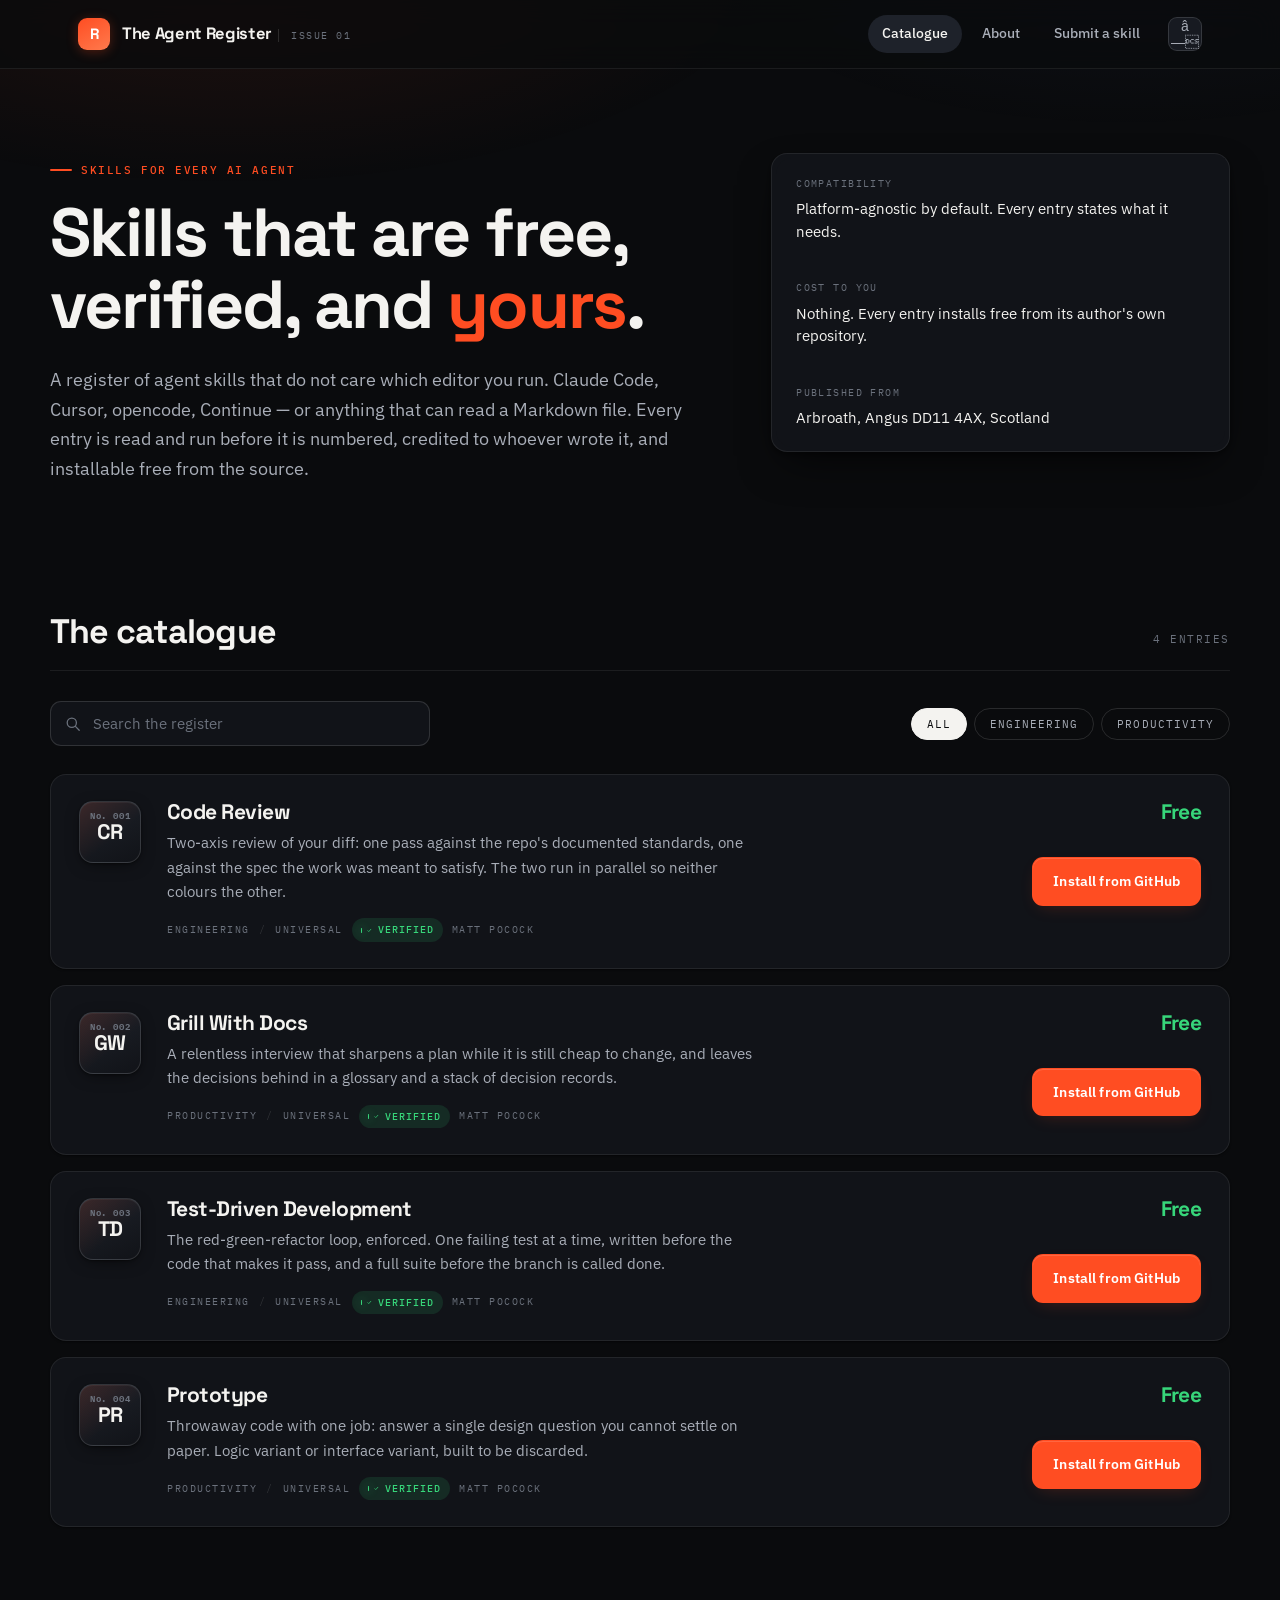
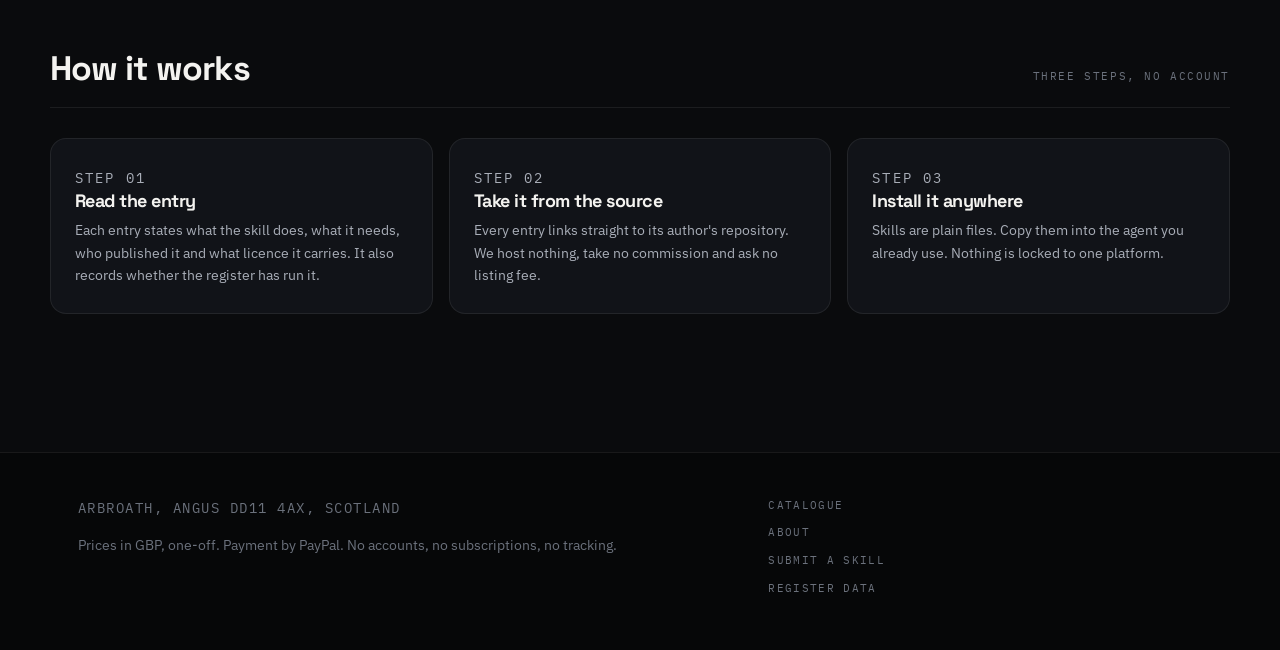
==== commit 1e38a66a: "Take paid listings off sale: we do not sell other people's work Doug: "we can only sell premium skil" ====
--- a/index.html
+++ b/index.html
@@ -50,10 +50,11 @@
     <div class="hero-grid">
     <div>
       <p class="eyebrow" style="margin-bottom:18px">Skills for every AI agent</p>
-      <h1>Buy a skill once.<br>Use it <em>everywhere</em>.</h1>
+      <h1>Skills that are free,<br>verified, and <em>yours</em>.</h1>
       <p class="lede">A register of agent skills that do not care which editor you run.
         Claude Code, Cursor, opencode, Continue &mdash; or anything that can read a Markdown file.
-        One price, one payment, no subscription, no account to create.</p>
+        Every entry is read and run before it is numbered, credited to whoever wrote it,
+        and installable free from the source.</p>
     </div>
     <dl class="hero-facts">
       <div class="fact">
@@ -61,8 +62,8 @@
         <dd>Platform-agnostic by default. Every entry states what it needs.</dd>
       </div>
       <div class="fact">
-        <dt>Payment</dt>
-        <dd>PayPal only. One-off payment, nothing recurring.</dd>
+        <dt>Cost to you</dt>
+        <dd>Nothing. Every entry installs free from its author's own repository.</dd>
       </div>
       <div class="fact">
         <dt>Published from</dt>
@@ -104,12 +105,12 @@
       <div class="step">
         <p class="step-n">Step 01</p>
         <h3>Read the entry</h3>
-        <p>Each entry states what the skill does, what it needs and who published it. Nothing is hidden behind a checkout.</p>
+        <p>Each entry states what the skill does, what it needs, who published it and what licence it carries. It also records whether the register has run it.</p>
       </div>
       <div class="step">
         <p class="step-n">Step 02</p>
-        <h3>Pay once</h3>
-        <p>Paid entries take a one-off PayPal payment. Free entries go straight to the source.</p>
+        <h3>Take it from the source</h3>
+        <p>Every entry links straight to its author's repository. We host nothing, take no commission and ask no listing fee.</p>
       </div>
       <div class="step">
         <p class="step-n">Step 03</p>
